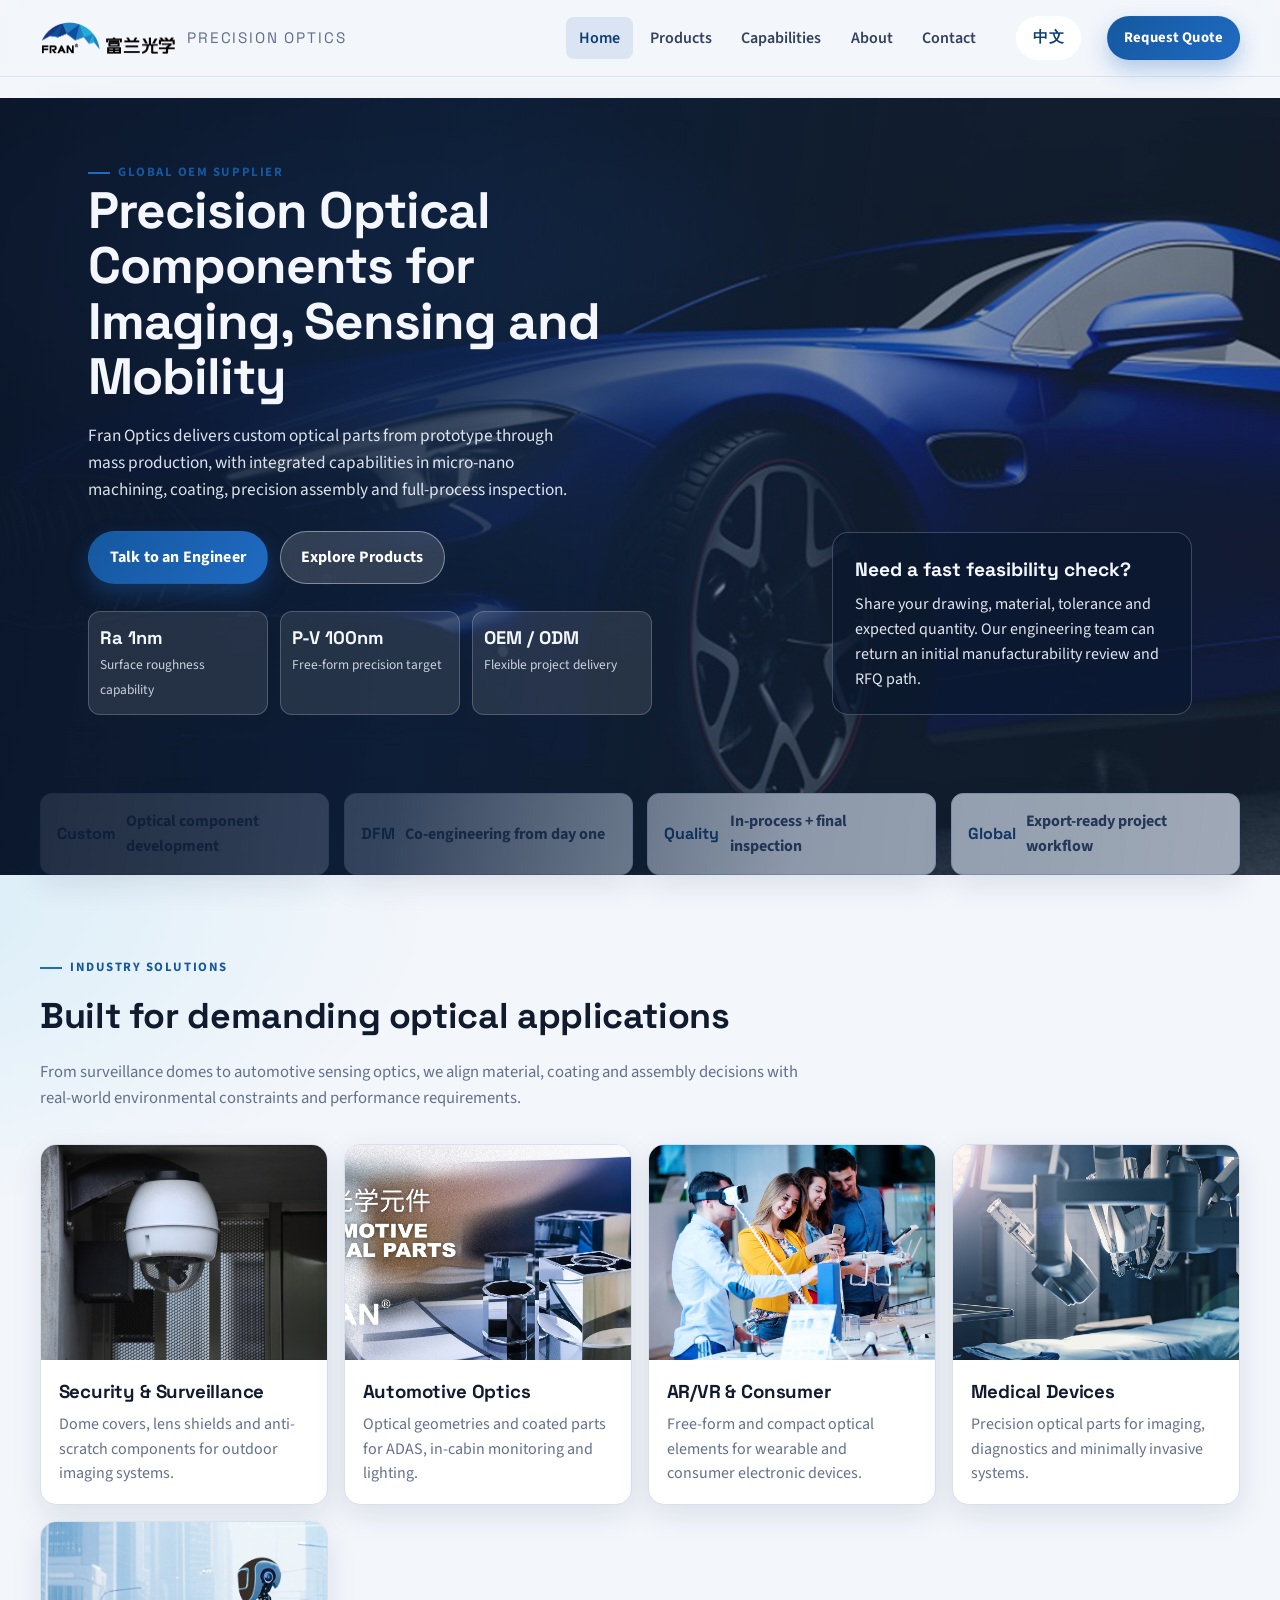
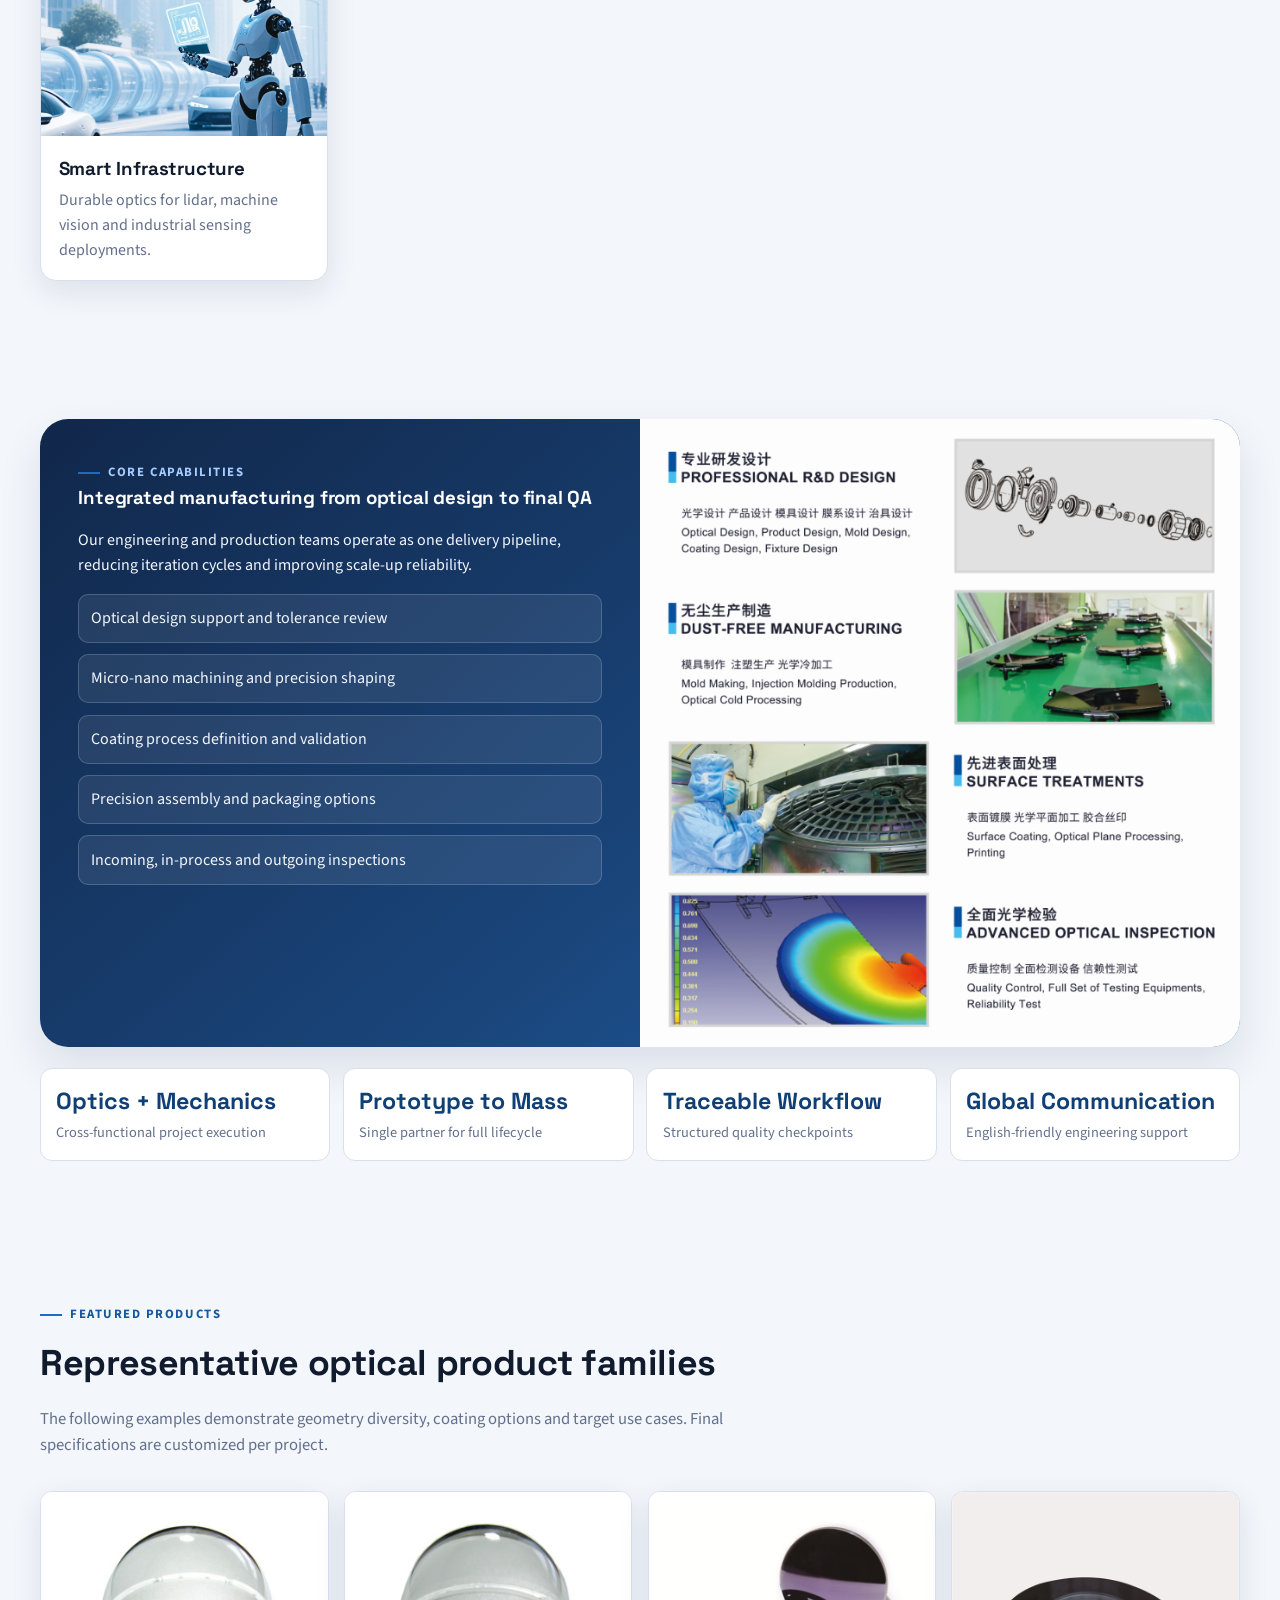
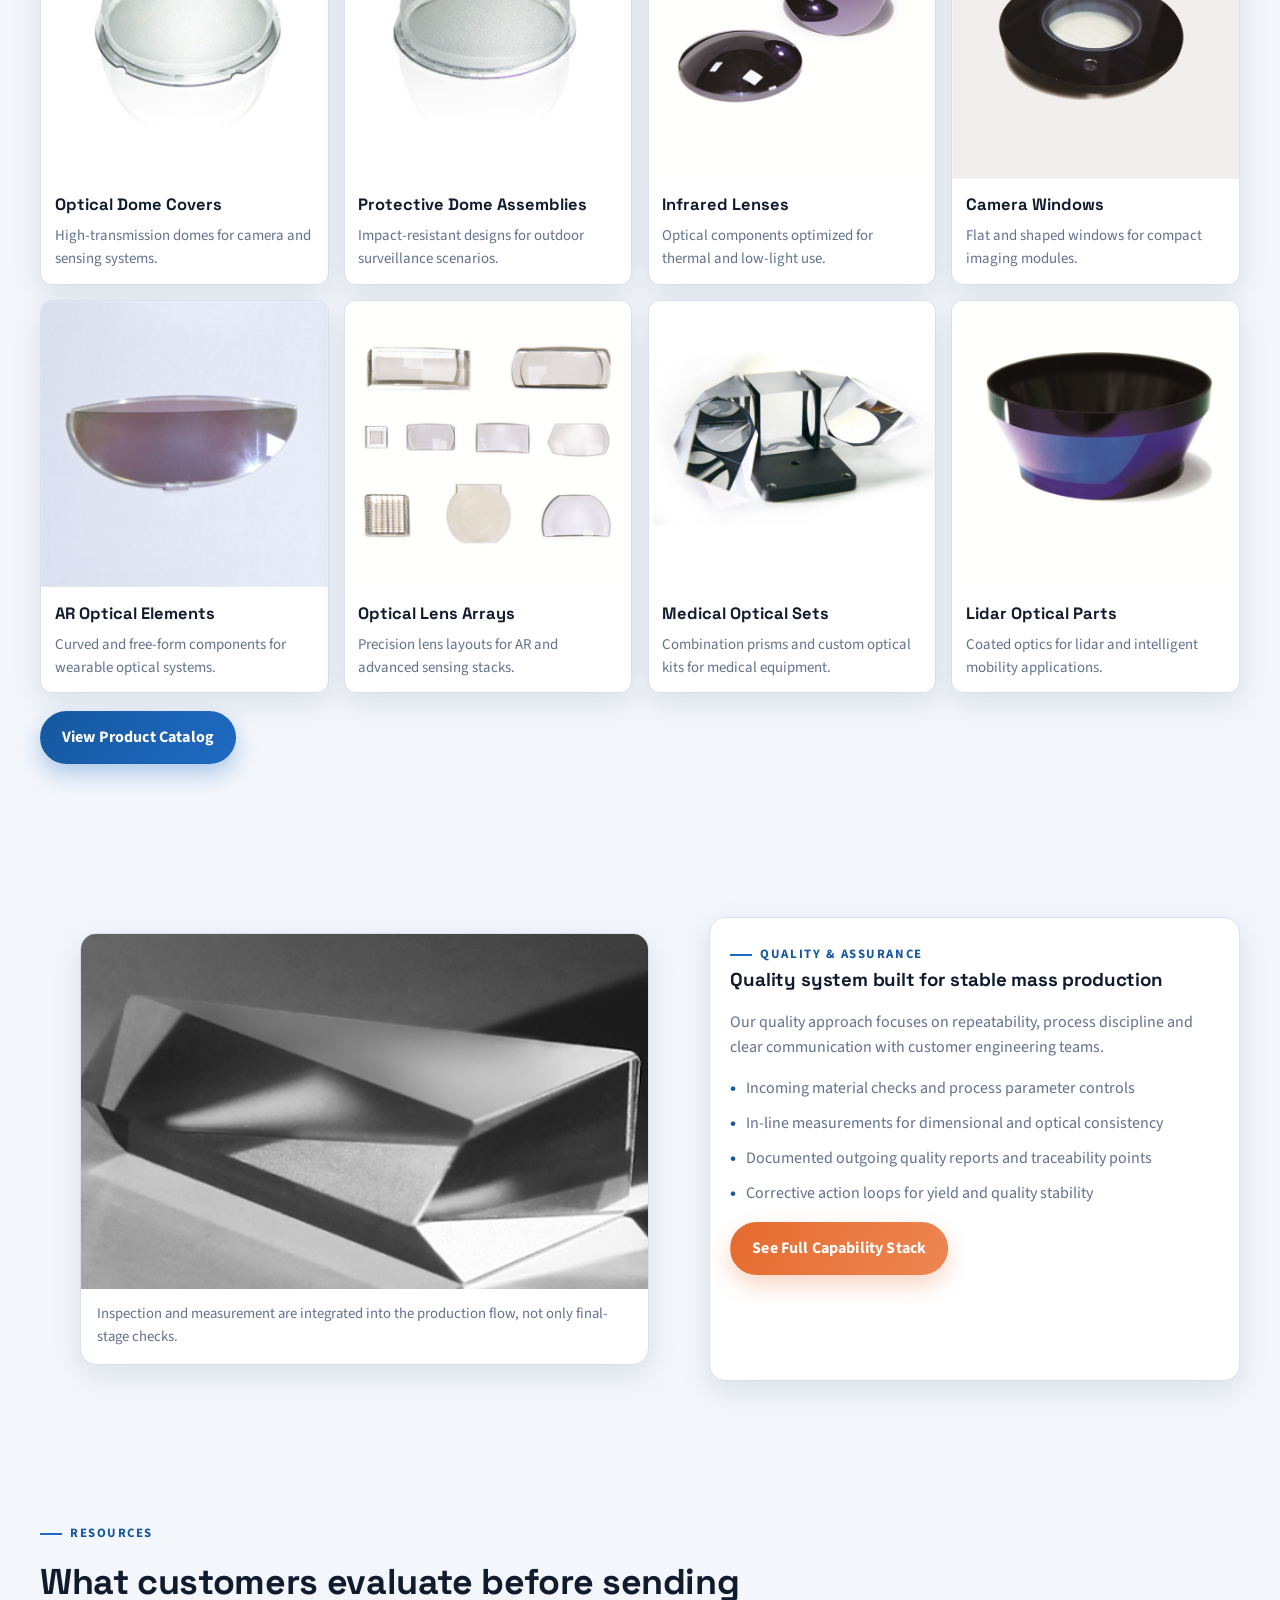
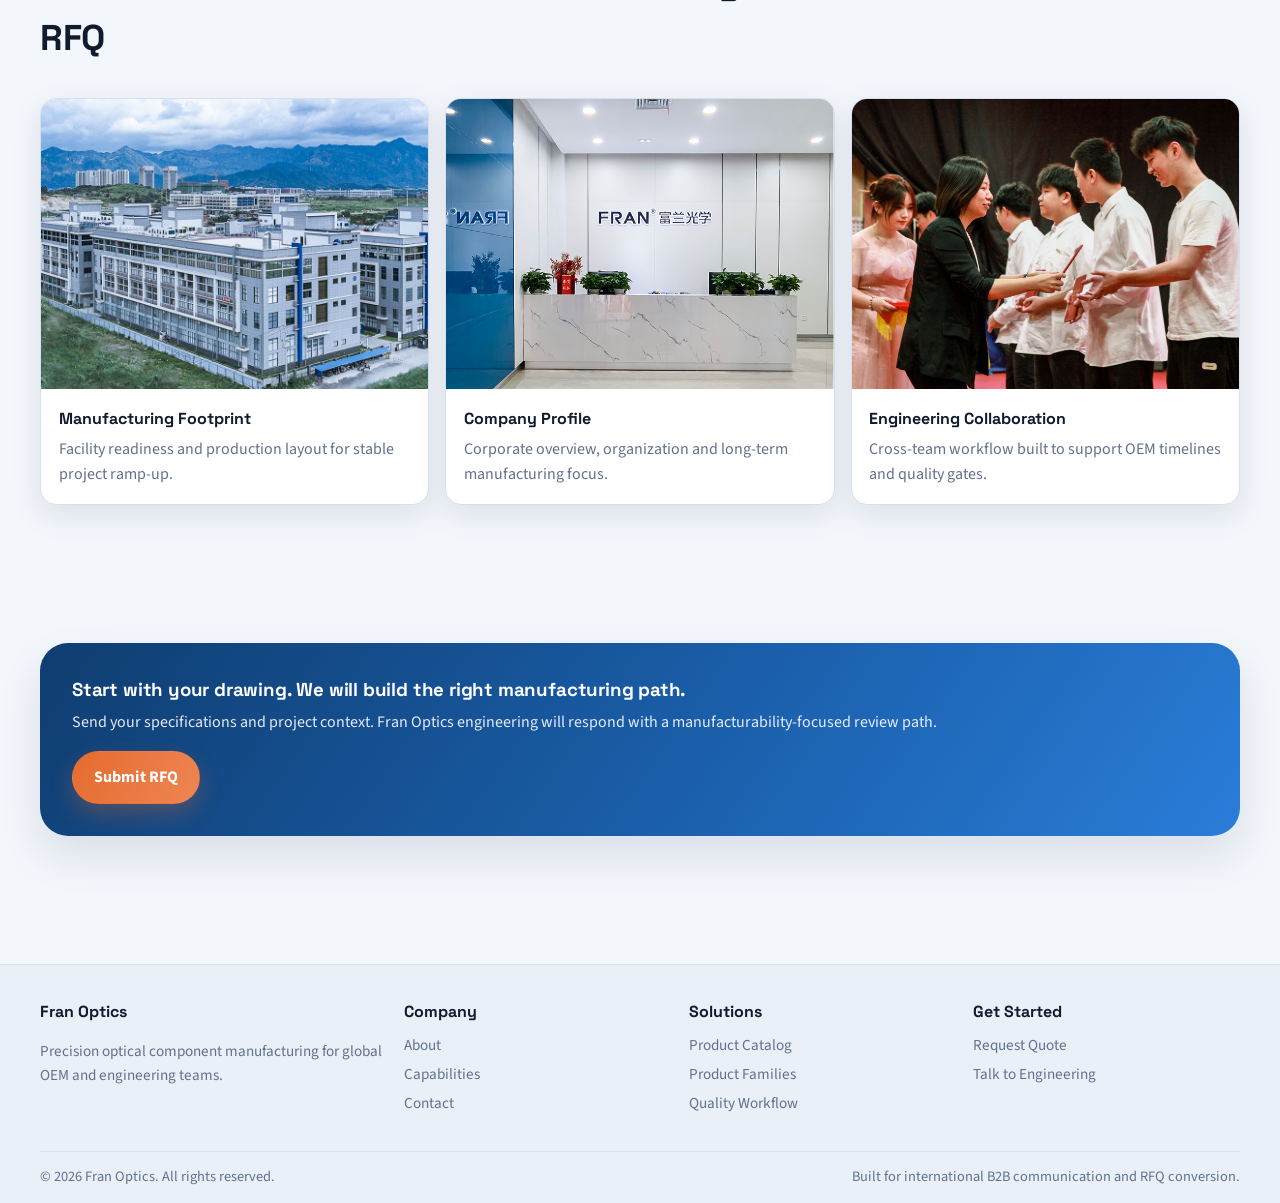
==== web/site-redesign/index.html @ 5c7a18d8 "feat(web): fran optics redesign baseline (version1)" ====
<!doctype html>
<html lang="en">
<head>
  <meta charset="utf-8">
  <meta name="viewport" content="width=device-width, initial-scale=1">
  <title>Fran Optics | Precision Optical Components Manufacturer</title>
  <meta name="description" content="Fran Optics designs and manufactures precision optical components for automotive, security, AR/VR, industrial and medical applications.">
  <link rel="icon" href="assets/media/favicon.ico">
  <link rel="stylesheet" href="assets/css/styles.css">
</head>
<body>
  <div class="page-shell">
    <header class="site-header">
      <div class="container nav-wrap">
        <a href="index.html" class="brand" aria-label="Fran Optics home">
          <img src="assets/media/logo-fran.png" alt="Fran Optics" class="brand-logo">
          <span class="brand-mark">Precision Optics</span>
        </a>
        <button class="nav-toggle" aria-label="Open navigation" aria-expanded="false" aria-controls="site-nav">☰</button>
        <nav class="site-nav" id="site-nav">
          <a href="index.html" data-nav="home">Home</a>
          <a href="products.html" data-nav="products">Products</a>
          <a href="capabilities.html" data-nav="capabilities">Capabilities</a>
          <a href="about.html" data-nav="about">About</a>
          <a href="contact.html" data-nav="contact">Contact</a>
        </nav>
        <a href="zh/index.html" class="btn btn-sm lang-switch" aria-label="Switch to Chinese">中文</a>
        <a href="contact.html" class="btn btn-sm btn-primary desktop-cta">Request Quote</a>
      </div>
    </header>

    <main>
      <section class="hero">
        <div class="container">
          <div class="hero-block">
            <img src="assets/media/hero-automotive.jpg" alt="Automotive optical application" class="hero-media">
            <div class="hero-overlay"></div>
            <div class="hero-panel reveal">
              <span class="eyebrow">Global OEM Supplier</span>
              <h1>Precision Optical Components for Imaging, Sensing and Mobility</h1>
              <p>Fran Optics delivers custom optical parts from prototype through mass production, with integrated capabilities in micro-nano machining, coating, precision assembly and full-process inspection.</p>
              <div class="hero-actions">
                <a href="contact.html" class="btn btn-md btn-primary">Talk to an Engineer</a>
                <a href="products.html" class="btn btn-md btn-ghost">Explore Products</a>
              </div>
              <div class="hero-kpis">
                <div><strong>Ra 1nm</strong><span>Surface roughness capability</span></div>
                <div><strong>P-V 100nm</strong><span>Free-form precision target</span></div>
                <div><strong>OEM / ODM</strong><span>Flexible project delivery</span></div>
              </div>
            </div>
            <div class="hero-aside reveal" data-stagger="1">
              <div class="hero-card">
                <h3>Need a fast feasibility check?</h3>
                <p>Share your drawing, material, tolerance and expected quantity. Our engineering team can return an initial manufacturability review and RFQ path.</p>
              </div>
            </div>
          </div>

          <div class="trust-strip">
            <div class="trust-pill reveal"><b>Custom</b> Optical component development</div>
            <div class="trust-pill reveal" data-stagger="1"><b>DFM</b> Co-engineering from day one</div>
            <div class="trust-pill reveal" data-stagger="2"><b>Quality</b> In-process + final inspection</div>
            <div class="trust-pill reveal" data-stagger="3"><b>Global</b> Export-ready project workflow</div>
          </div>
        </div>
      </section>

      <section class="section">
        <div class="container">
          <div class="section-head reveal">
            <span class="eyebrow">Industry Solutions</span>
            <h2>Built for demanding optical applications</h2>
            <p class="section-copy">From surveillance domes to automotive sensing optics, we align material, coating and assembly decisions with real-world environmental constraints and performance requirements.</p>
          </div>

          <div class="cards-grid grid-4">
            <article class="card reveal">
              <div class="card-media"><img src="assets/media/industry-security.jpg" alt="Security camera application"></div>
              <div class="card-body"><h3>Security & Surveillance</h3><p>Dome covers, lens shields and anti-scratch components for outdoor imaging systems.</p></div>
            </article>
            <article class="card reveal" data-stagger="1">
              <div class="card-media"><img src="assets/media/hero-optics.jpg" alt="Automotive optics"></div>
              <div class="card-body"><h3>Automotive Optics</h3><p>Optical geometries and coated parts for ADAS, in-cabin monitoring and lighting.</p></div>
            </article>
            <article class="card reveal" data-stagger="2">
              <div class="card-media"><img src="assets/media/industry-consumer.jpg" alt="Consumer AR VR scene"></div>
              <div class="card-body"><h3>AR/VR & Consumer</h3><p>Free-form and compact optical elements for wearable and consumer electronic devices.</p></div>
            </article>
            <article class="card reveal" data-stagger="3">
              <div class="card-media"><img src="assets/media/industry-medical.jpg" alt="Medical optical environment"></div>
              <div class="card-body"><h3>Medical Devices</h3><p>Precision optical parts for imaging, diagnostics and minimally invasive systems.</p></div>
            </article>
            <article class="card reveal" data-stagger="4">
              <div class="card-media"><img src="assets/media/industry-smartcity.png" alt="Smart city sensing"></div>
              <div class="card-body"><h3>Smart Infrastructure</h3><p>Durable optics for lidar, machine vision and industrial sensing deployments.</p></div>
            </article>
          </div>
        </div>
      </section>

      <section class="section section-tight">
        <div class="container">
          <div class="capability-panel reveal">
            <div class="capability-layout">
              <div class="capability-copy">
                <span class="eyebrow" style="color:#a6cbff">Core Capabilities</span>
                <h3>Integrated manufacturing from optical design to final QA</h3>
                <p>Our engineering and production teams operate as one delivery pipeline, reducing iteration cycles and improving scale-up reliability.</p>
                <ul class="capability-list">
                  <li>Optical design support and tolerance review</li>
                  <li>Micro-nano machining and precision shaping</li>
                  <li>Coating process definition and validation</li>
                  <li>Precision assembly and packaging options</li>
                  <li>Incoming, in-process and outgoing inspections</li>
                </ul>
              </div>
              <div class="capability-visual">
                <img src="assets/media/capability-process.png" alt="Production process flow">
              </div>
            </div>
          </div>

          <div class="kpi-grid">
            <div class="kpi-item reveal"><strong>Optics + Mechanics</strong><span>Cross-functional project execution</span></div>
            <div class="kpi-item reveal" data-stagger="1"><strong>Prototype to Mass</strong><span>Single partner for full lifecycle</span></div>
            <div class="kpi-item reveal" data-stagger="2"><strong>Traceable Workflow</strong><span>Structured quality checkpoints</span></div>
            <div class="kpi-item reveal" data-stagger="3"><strong>Global Communication</strong><span>English-friendly engineering support</span></div>
          </div>
        </div>
      </section>

      <section class="section">
        <div class="container">
          <div class="section-head reveal">
            <span class="eyebrow">Featured Products</span>
            <h2>Representative optical product families</h2>
            <p class="section-copy">The following examples demonstrate geometry diversity, coating options and target use cases. Final specifications are customized per project.</p>
          </div>

          <div class="product-grid">
            <article class="product-card reveal">
              <img src="assets/media/product-dome-cover.jpg" alt="Dome cover optic">
              <div class="meta"><h4>Optical Dome Covers</h4><p>High-transmission domes for camera and sensing systems.</p></div>
            </article>
            <article class="product-card reveal" data-stagger="1">
              <img src="assets/media/product-protective-dome.jpg" alt="Protective optical dome">
              <div class="meta"><h4>Protective Dome Assemblies</h4><p>Impact-resistant designs for outdoor surveillance scenarios.</p></div>
            </article>
            <article class="product-card reveal" data-stagger="2">
              <img src="assets/media/product-infrared-lens.jpg" alt="Infrared lens">
              <div class="meta"><h4>Infrared Lenses</h4><p>Optical components optimized for thermal and low-light use.</p></div>
            </article>
            <article class="product-card reveal" data-stagger="3">
              <img src="assets/media/product-camera-window.jpg" alt="Camera window optic">
              <div class="meta"><h4>Camera Windows</h4><p>Flat and shaped windows for compact imaging modules.</p></div>
            </article>
            <article class="product-card reveal">
              <img src="assets/media/product-ar-waveguide.jpg" alt="AR waveguide element">
              <div class="meta"><h4>AR Optical Elements</h4><p>Curved and free-form components for wearable optical systems.</p></div>
            </article>
            <article class="product-card reveal" data-stagger="1">
              <img src="assets/media/product-ar-lens-array.jpg" alt="AR lens array">
              <div class="meta"><h4>Optical Lens Arrays</h4><p>Precision lens layouts for AR and advanced sensing stacks.</p></div>
            </article>
            <article class="product-card reveal" data-stagger="2">
              <img src="assets/media/product-medical-prism.jpg" alt="Medical optical prism">
              <div class="meta"><h4>Medical Optical Sets</h4><p>Combination prisms and custom optical kits for medical equipment.</p></div>
            </article>
            <article class="product-card reveal" data-stagger="3">
              <img src="assets/media/product-lidar-dome.jpg" alt="Lidar optical component">
              <div class="meta"><h4>Lidar Optical Parts</h4><p>Coated optics for lidar and intelligent mobility applications.</p></div>
            </article>
          </div>

          <p style="margin-top:1.1rem" class="reveal"><a class="btn btn-md btn-primary" href="products.html">View Product Catalog</a></p>
        </div>
      </section>

      <section class="section section-tight">
        <div class="container split">
          <figure class="figure reveal">
            <img src="assets/media/capability-inspection.png" alt="Inspection process">
            <figcaption>Inspection and measurement are integrated into the production flow, not only final-stage checks.</figcaption>
          </figure>
          <div class="panel reveal" data-stagger="1">
            <span class="eyebrow">Quality & Assurance</span>
            <h3>Quality system built for stable mass production</h3>
            <p>Our quality approach focuses on repeatability, process discipline and clear communication with customer engineering teams.</p>
            <ul class="clean-list">
              <li>Incoming material checks and process parameter controls</li>
              <li>In-line measurements for dimensional and optical consistency</li>
              <li>Documented outgoing quality reports and traceability points</li>
              <li>Corrective action loops for yield and quality stability</li>
            </ul>
            <p style="margin-top:1rem"><a href="capabilities.html" class="btn btn-md btn-secondary">See Full Capability Stack</a></p>
          </div>
        </div>
      </section>

      <section class="section">
        <div class="container">
          <div class="section-head reveal">
            <span class="eyebrow">Resources</span>
            <h2>What customers evaluate before sending RFQ</h2>
          </div>
          <div class="cards-grid grid-3">
            <article class="card reveal">
              <div class="card-media"><img src="assets/media/about-campus.jpg" alt="Campus overview"></div>
              <div class="card-body"><h4>Manufacturing Footprint</h4><p>Facility readiness and production layout for stable project ramp-up.</p></div>
            </article>
            <article class="card reveal" data-stagger="1">
              <div class="card-media"><img src="assets/media/about-lobby.png" alt="Company reception"></div>
              <div class="card-body"><h4>Company Profile</h4><p>Corporate overview, organization and long-term manufacturing focus.</p></div>
            </article>
            <article class="card reveal" data-stagger="2">
              <div class="card-media"><img src="assets/media/team-culture.jpg" alt="Team culture"></div>
              <div class="card-body"><h4>Engineering Collaboration</h4><p>Cross-team workflow built to support OEM timelines and quality gates.</p></div>
            </article>
          </div>
        </div>
      </section>

      <section class="section section-tight">
        <div class="container">
          <div class="cta-band reveal">
            <h3>Start with your drawing. We will build the right manufacturing path.</h3>
            <p>Send your specifications and project context. Fran Optics engineering will respond with a manufacturability-focused review path.</p>
            <a href="contact.html" class="btn btn-md btn-secondary">Submit RFQ</a>
          </div>
        </div>
      </section>
    </main>

    <footer class="footer">
      <div class="container footer-grid">
        <div>
          <h4>Fran Optics</h4>
          <p>Precision optical component manufacturing for global OEM and engineering teams.</p>
        </div>
        <div>
          <h4>Company</h4>
          <ul>
            <li><a href="about.html">About</a></li>
            <li><a href="capabilities.html">Capabilities</a></li>
            <li><a href="contact.html">Contact</a></li>
          </ul>
        </div>
        <div>
          <h4>Solutions</h4>
          <ul>
            <li><a href="products.html">Product Catalog</a></li>
            <li><a href="products.html#families">Product Families</a></li>
            <li><a href="capabilities.html#quality">Quality Workflow</a></li>
          </ul>
        </div>
        <div>
          <h4>Get Started</h4>
          <ul>
            <li><a href="contact.html">Request Quote</a></li>
            <li><a href="contact.html">Talk to Engineering</a></li>
          </ul>
        </div>
      </div>
      <div class="container footer-bottom">
        <span>© <span data-current-year></span> Fran Optics. All rights reserved.</span>
        <span>Built for international B2B communication and RFQ conversion.</span>
      </div>
    </footer>
  </div>

  <script src="assets/js/main.js"></script>
</body>
</html>
---- web/site-redesign/assets/css/styles.css ----
@import url('https://fonts.googleapis.com/css2?family=Space+Grotesk:wght@500;600;700&family=Source+Sans+3:wght@400;500;600;700&display=swap');

:root {
  --bg: #f3f6fb;
  --surface: #ffffff;
  --surface-alt: #eef3fa;
  --ink-900: #111b2e;
  --ink-700: #33415f;
  --ink-500: #63708c;
  --line: #d8e0ee;
  --brand-700: #0f3f74;
  --brand-600: #15589f;
  --brand-500: #1f6ac2;
  --accent-500: #e56b2f;
  --accent-400: #ee8653;
  --success-500: #1f8254;
  --radius-sm: 10px;
  --radius-md: 16px;
  --radius-lg: 28px;
  --shadow-soft: 0 10px 30px rgba(18, 38, 72, 0.1);
  --shadow-card: 0 20px 44px rgba(16, 38, 77, 0.11);
  --font-display: 'Space Grotesk', 'Avenir Next', 'Segoe UI', sans-serif;
  --font-body: 'Source Sans 3', 'Helvetica Neue', sans-serif;
  --container: min(1200px, calc(100% - 3rem));
}

* {
  box-sizing: border-box;
}

html {
  scroll-behavior: smooth;
}

body {
  margin: 0;
  font-family: var(--font-body);
  color: var(--ink-700);
  background:
    radial-gradient(1200px 500px at 100% -10%, #dbe9ff 0%, transparent 60%),
    radial-gradient(900px 500px at -10% 15%, #d8edf8 0%, transparent 62%),
    var(--bg);
  line-height: 1.55;
}

a {
  color: inherit;
  text-decoration: none;
}

img {
  max-width: 100%;
  display: block;
}

.container {
  width: var(--container);
  margin: 0 auto;
}

.page-shell {
  min-height: 100svh;
  display: flex;
  flex-direction: column;
}

.site-header {
  position: sticky;
  top: 0;
  z-index: 20;
  backdrop-filter: blur(8px);
  background: rgba(243, 246, 251, 0.82);
  border-bottom: 1px solid rgba(216, 224, 238, 0.8);
}

.nav-wrap {
  display: flex;
  align-items: center;
  gap: 1.25rem;
  min-height: 76px;
}

.brand {
  display: inline-flex;
  align-items: center;
  gap: 0.7rem;
  min-width: 190px;
}

.brand-logo {
  width: 136px;
  height: auto;
}

.brand-mark {
  font-family: var(--font-display);
  font-size: 0.95rem;
  letter-spacing: 0.12em;
  text-transform: uppercase;
  color: var(--ink-500);
}

.site-nav {
  display: flex;
  align-items: center;
  gap: 0.25rem;
  margin-left: auto;
}

.site-nav a {
  font-weight: 600;
  color: var(--ink-700);
  padding: 0.55rem 0.8rem;
  border-radius: 8px;
  transition: color 0.2s ease, background-color 0.2s ease;
}

.site-nav a:hover {
  color: var(--brand-600);
  background: rgba(21, 88, 159, 0.08);
}

.site-nav a.is-active {
  color: var(--brand-700);
  background: rgba(21, 88, 159, 0.11);
}

.nav-toggle {
  display: none;
  margin-left: auto;
  background: transparent;
  border: 1px solid var(--line);
  width: 44px;
  height: 44px;
  border-radius: 10px;
  align-items: center;
  justify-content: center;
  color: var(--ink-700);
}

.desktop-cta {
  margin-left: 0.4rem;
}

.lang-switch {
  margin-left: 0.45rem;
  min-width: 64px;
  border: 1px solid var(--line);
  background: var(--surface);
  color: var(--brand-700);
  box-shadow: none;
}

.lang-switch:hover {
  color: #fff;
  background: var(--brand-600);
  border-color: var(--brand-600);
}

.btn {
  display: inline-flex;
  align-items: center;
  justify-content: center;
  gap: 0.45rem;
  border-radius: 999px;
  border: 1px solid transparent;
  cursor: pointer;
  font-family: var(--font-body);
  font-weight: 700;
  letter-spacing: 0.01em;
  transition: transform 0.2s ease, box-shadow 0.2s ease, background-color 0.2s ease;
}

.btn:hover {
  transform: translateY(-2px);
}

.btn-sm {
  font-size: 0.92rem;
  padding: 0.62rem 1rem;
}

.btn-md {
  font-size: 1rem;
  padding: 0.82rem 1.3rem;
}

.btn-primary {
  background: linear-gradient(128deg, var(--brand-600), var(--brand-500));
  color: #fff;
  box-shadow: 0 10px 22px rgba(31, 106, 194, 0.32);
}

.btn-secondary {
  background: linear-gradient(120deg, var(--accent-500), var(--accent-400));
  color: #fff;
  box-shadow: 0 10px 22px rgba(229, 107, 47, 0.28);
}

.btn-ghost {
  background: rgba(255, 255, 255, 0.15);
  border-color: rgba(255, 255, 255, 0.4);
  color: #fff;
}

main {
  flex: 1;
}

.hero {
  position: relative;
  margin-top: 1.3rem;
}

.hero-block {
  border-radius: var(--radius-lg);
  overflow: clip;
  box-shadow: var(--shadow-card);
  background: #0f1f3f;
  min-height: 520px;
  display: grid;
  grid-template-columns: 1.1fr 0.9fr;
}

.hero-media {
  position: absolute;
  inset: 0;
  z-index: 0;
  width: 100%;
  height: 100%;
  object-fit: cover;
}

.hero-overlay {
  position: absolute;
  inset: 0;
  z-index: 1;
  background:
    linear-gradient(98deg, rgba(11, 23, 44, 0.94) 0%, rgba(13, 32, 61, 0.84) 35%, rgba(17, 42, 77, 0.48) 65%, rgba(18, 43, 78, 0.4) 100%),
    radial-gradient(800px 300px at 20% 20%, rgba(68, 149, 255, 0.34), transparent 65%);
}

.hero-panel,
.hero-aside {
  position: relative;
  z-index: 2;
  padding: 3.7rem 3rem;
  color: #f4f7ff;
}

.hero-panel h1 {
  margin: 0;
  font-family: var(--font-display);
  font-size: clamp(2rem, 4vw, 3.25rem);
  line-height: 1.08;
  letter-spacing: -0.02em;
}

.hero-panel p {
  margin-top: 1.2rem;
  margin-bottom: 1.7rem;
  max-width: 56ch;
  font-size: 1.08rem;
  color: rgba(243, 247, 255, 0.9);
}

.hero-actions {
  display: flex;
  flex-wrap: wrap;
  gap: 0.75rem;
}

.hero-kpis {
  display: grid;
  gap: 0.75rem;
  margin-top: 1.7rem;
  grid-template-columns: repeat(3, minmax(110px, 1fr));
}

.hero-kpis div {
  padding: 0.75rem 0.7rem;
  border-radius: 12px;
  background: rgba(255, 255, 255, 0.1);
  border: 1px solid rgba(255, 255, 255, 0.2);
}

.hero-kpis strong {
  font-family: var(--font-display);
  font-size: 1.14rem;
  display: block;
}

.hero-kpis span {
  font-size: 0.84rem;
  color: rgba(240, 245, 255, 0.82);
}

.hero-aside {
  display: flex;
  flex-direction: column;
  justify-content: flex-end;
}

.hero-card {
  margin-left: auto;
  width: min(360px, 100%);
  border-radius: var(--radius-md);
  padding: 1.4rem;
  background: rgba(10, 23, 46, 0.65);
  border: 1px solid rgba(194, 216, 255, 0.25);
}

.hero-card h3 {
  margin-top: 0;
  margin-bottom: 0.45rem;
  font-family: var(--font-display);
  font-size: 1.2rem;
}

.hero-card p {
  margin: 0;
  color: rgba(244, 248, 255, 0.92);
}

.trust-strip {
  margin-top: 1.2rem;
  display: grid;
  grid-template-columns: repeat(4, minmax(0, 1fr));
  gap: 0.9rem;
}

.trust-pill {
  background: var(--surface);
  border: 1px solid var(--line);
  border-radius: 12px;
  padding: 0.95rem 1rem;
  box-shadow: var(--shadow-soft);
  display: flex;
  align-items: center;
  gap: 0.65rem;
  font-weight: 700;
  color: var(--ink-700);
}

.trust-pill b {
  font-family: var(--font-display);
  color: var(--brand-700);
}

.section {
  padding: 4.8rem 0;
}

.section-tight {
  padding-top: 3.8rem;
  padding-bottom: 3.8rem;
}

.section-head {
  max-width: 760px;
  margin-bottom: 2rem;
}

.eyebrow {
  display: inline-flex;
  align-items: center;
  gap: 0.5rem;
  text-transform: uppercase;
  letter-spacing: 0.12em;
  font-weight: 700;
  color: var(--brand-600);
  font-size: 0.8rem;
}

.eyebrow::before {
  content: '';
  width: 22px;
  height: 2px;
  background: var(--brand-500);
}

.section h2,
.section h3 {
  font-family: var(--font-display);
  color: var(--ink-900);
  margin-top: 0.65rem;
  margin-bottom: 0.7rem;
  letter-spacing: -0.01em;
}

.section h2 {
  font-size: clamp(1.72rem, 2.8vw, 2.35rem);
}

.section-copy {
  font-size: 1.04rem;
  color: var(--ink-500);
}

.cards-grid {
  display: grid;
  gap: 1rem;
}

.grid-4 {
  grid-template-columns: repeat(4, minmax(0, 1fr));
}

.grid-3 {
  grid-template-columns: repeat(3, minmax(0, 1fr));
}

.grid-2 {
  grid-template-columns: repeat(2, minmax(0, 1fr));
}

.card {
  background: var(--surface);
  border: 1px solid var(--line);
  border-radius: var(--radius-md);
  overflow: hidden;
  box-shadow: var(--shadow-soft);
}

.card-media {
  position: relative;
  aspect-ratio: 4 / 3;
  overflow: hidden;
}

.card-media img {
  width: 100%;
  height: 100%;
  object-fit: cover;
  transition: transform 0.35s ease;
}

.card:hover .card-media img {
  transform: scale(1.04);
}

.card-body {
  padding: 1.1rem;
}

.card-body h3,
.card-body h4 {
  margin: 0 0 0.35rem;
  font-family: var(--font-display);
  color: var(--ink-900);
}

.card-body p {
  margin: 0;
  color: var(--ink-500);
}

.tag {
  display: inline-flex;
  padding: 0.28rem 0.55rem;
  border-radius: 999px;
  font-size: 0.76rem;
  font-weight: 700;
  letter-spacing: 0.06em;
  text-transform: uppercase;
  color: var(--brand-600);
  background: rgba(21, 88, 159, 0.09);
  border: 1px solid rgba(21, 88, 159, 0.17);
}

.capability-panel {
  background: linear-gradient(140deg, #11274a 0%, #1a467c 60%, #2263ad 100%);
  color: #f3f7ff;
  border-radius: var(--radius-lg);
  overflow: hidden;
  box-shadow: var(--shadow-card);
}

.capability-layout {
  display: grid;
  grid-template-columns: 1fr 1fr;
}

.capability-copy {
  padding: 2.4rem;
}

.capability-copy h3 {
  color: #fff;
  margin-top: 0;
}

.capability-list {
  list-style: none;
  padding: 0;
  margin: 1rem 0 0;
  display: grid;
  gap: 0.7rem;
}

.capability-list li {
  border: 1px solid rgba(219, 233, 255, 0.2);
  border-radius: 10px;
  padding: 0.7rem 0.75rem;
  background: rgba(255, 255, 255, 0.08);
}

.capability-visual {
  min-height: 100%;
}

.capability-visual img {
  width: 100%;
  height: 100%;
  object-fit: cover;
}

.kpi-grid {
  display: grid;
  grid-template-columns: repeat(4, minmax(0, 1fr));
  gap: 0.8rem;
  margin-top: 1.3rem;
}

.kpi-item {
  border: 1px solid var(--line);
  border-radius: 12px;
  background: var(--surface);
  padding: 0.95rem;
}

.kpi-item strong {
  font-family: var(--font-display);
  font-size: 1.45rem;
  color: var(--brand-700);
  display: block;
}

.kpi-item span {
  color: var(--ink-500);
  font-size: 0.9rem;
}

.split {
  display: grid;
  grid-template-columns: 1.1fr 0.9fr;
  gap: 1.2rem;
  align-items: stretch;
}

.split.reverse {
  grid-template-columns: 0.9fr 1.1fr;
}

.figure {
  border-radius: var(--radius-md);
  border: 1px solid var(--line);
  overflow: hidden;
  background: var(--surface);
  box-shadow: var(--shadow-soft);
}

.figure img {
  width: 100%;
  aspect-ratio: 16 / 10;
  object-fit: cover;
}

.figure figcaption {
  padding: 0.9rem 1rem;
  color: var(--ink-500);
  font-size: 0.92rem;
}

.panel {
  border: 1px solid var(--line);
  background: var(--surface);
  border-radius: var(--radius-md);
  padding: 1.3rem;
  box-shadow: var(--shadow-soft);
}

.panel h3,
.panel h4 {
  margin-top: 0;
}

.panel p,
.panel li {
  color: var(--ink-500);
}

.clean-list {
  list-style: none;
  margin: 0;
  padding: 0;
  display: grid;
  gap: 0.65rem;
}

.clean-list li {
  display: flex;
  gap: 0.6rem;
  align-items: flex-start;
}

.clean-list li::before {
  content: '●';
  color: var(--brand-600);
  font-size: 0.63rem;
  margin-top: 0.38rem;
}

.timeline {
  display: grid;
  gap: 0.7rem;
}

.timeline article {
  border: 1px solid var(--line);
  border-left: 4px solid var(--brand-500);
  border-radius: 10px;
  background: var(--surface);
  padding: 0.85rem 1rem;
}

.timeline strong {
  font-family: var(--font-display);
  color: var(--ink-900);
}

.cta-band {
  background: linear-gradient(125deg, #0f3d70 0%, #1a5ea9 54%, #2a7dd9 100%);
  border-radius: var(--radius-lg);
  padding: 2rem;
  color: #f3f7ff;
  box-shadow: var(--shadow-card);
}

.cta-band h3 {
  margin-top: 0;
  margin-bottom: 0.4rem;
  color: #fff;
}

.cta-band p {
  margin-top: 0;
  margin-bottom: 1rem;
  color: rgba(245, 248, 255, 0.93);
}

.form-grid {
  display: grid;
  grid-template-columns: repeat(2, minmax(0, 1fr));
  gap: 0.9rem;
}

.form-grid .full {
  grid-column: 1 / -1;
}

.field {
  display: grid;
  gap: 0.35rem;
}

.field label {
  font-weight: 700;
  color: var(--ink-700);
  font-size: 0.92rem;
}

.field input,
.field select,
.field textarea {
  border: 1px solid var(--line);
  border-radius: 10px;
  padding: 0.7rem 0.78rem;
  background: #fff;
  color: var(--ink-700);
  font-family: var(--font-body);
  font-size: 0.98rem;
}

.field textarea {
  min-height: 120px;
  resize: vertical;
}

.field input:focus,
.field select:focus,
.field textarea:focus {
  outline: 2px solid rgba(31, 106, 194, 0.25);
  border-color: var(--brand-500);
}

.notice {
  display: none;
  margin-top: 0.9rem;
  border-radius: 10px;
  padding: 0.7rem 0.85rem;
  background: rgba(31, 130, 84, 0.12);
  border: 1px solid rgba(31, 130, 84, 0.3);
  color: #1f6d4a;
  font-weight: 600;
}

.notice.show {
  display: block;
}

.footer {
  margin-top: 4.2rem;
  border-top: 1px solid var(--line);
  background: #eaf0f8;
}

.footer-grid {
  padding: 2.2rem 0;
  display: grid;
  grid-template-columns: 1.3fr 1fr 1fr 1fr;
  gap: 1.1rem;
}

.footer h4 {
  font-family: var(--font-display);
  margin: 0 0 0.55rem;
  color: var(--ink-900);
}

.footer p,
.footer li,
.footer a {
  color: var(--ink-500);
  font-size: 0.95rem;
}

.footer ul {
  list-style: none;
  margin: 0;
  padding: 0;
  display: grid;
  gap: 0.35rem;
}

.footer-bottom {
  border-top: 1px solid var(--line);
  padding: 0.9rem 0;
  color: var(--ink-500);
  font-size: 0.9rem;
  display: flex;
  justify-content: space-between;
  gap: 0.7rem;
  flex-wrap: wrap;
}

.reveal {
  opacity: 0;
  transform: translateY(24px);
  transition: opacity 0.55s ease, transform 0.55s ease;
}

.reveal.is-visible {
  opacity: 1;
  transform: translateY(0);
}

[data-stagger='1'] { transition-delay: 0.06s; }
[data-stagger='2'] { transition-delay: 0.12s; }
[data-stagger='3'] { transition-delay: 0.18s; }
[data-stagger='4'] { transition-delay: 0.24s; }

.table-wrap {
  overflow-x: auto;
}

table {
  width: 100%;
  border-collapse: collapse;
  min-width: 580px;
}

th,
td {
  text-align: left;
  border-bottom: 1px solid var(--line);
  padding: 0.7rem 0.5rem;
}

th {
  color: var(--ink-900);
  font-family: var(--font-display);
  font-size: 0.93rem;
}

td {
  color: var(--ink-500);
}

.filter-row {
  display: flex;
  gap: 0.55rem;
  flex-wrap: wrap;
  margin-bottom: 1rem;
}

.filter-btn {
  border: 1px solid var(--line);
  background: var(--surface);
  color: var(--ink-700);
  border-radius: 999px;
  padding: 0.45rem 0.85rem;
  font-weight: 700;
  cursor: pointer;
  transition: all 0.2s ease;
}

.filter-btn.active,
.filter-btn:hover {
  color: #fff;
  background: var(--brand-600);
  border-color: var(--brand-600);
}

.product-grid {
  display: grid;
  grid-template-columns: repeat(4, minmax(0, 1fr));
  gap: 0.95rem;
}

.product-card {
  border: 1px solid var(--line);
  border-radius: 12px;
  background: var(--surface);
  overflow: hidden;
  box-shadow: var(--shadow-soft);
}

.product-card.hide {
  display: none;
}

.product-card img {
  width: 100%;
  aspect-ratio: 1 / 1;
  object-fit: cover;
  background: #f6f8fd;
}

.product-card .meta {
  padding: 0.85rem;
}

.product-card h4 {
  margin: 0;
  font-family: var(--font-display);
  color: var(--ink-900);
  font-size: 1.03rem;
}

.product-card p {
  margin: 0.38rem 0 0;
  color: var(--ink-500);
  font-size: 0.93rem;
}

.badge-row {
  display: flex;
  gap: 0.45rem;
  flex-wrap: wrap;
  margin-top: 0.45rem;
}

.badge {
  border-radius: 999px;
  background: rgba(21, 88, 159, 0.09);
  color: var(--brand-600);
  border: 1px solid rgba(21, 88, 159, 0.16);
  font-weight: 700;
  font-size: 0.74rem;
  padding: 0.18rem 0.48rem;
}

@media (max-width: 1080px) {
  .hero-block {
    grid-template-columns: 1fr;
    min-height: 560px;
  }

  .hero-aside {
    padding-top: 0;
  }

  .hero-card {
    margin-left: 0;
  }

  .grid-4,
  .product-grid,
  .kpi-grid,
  .trust-strip,
  .footer-grid {
    grid-template-columns: repeat(2, minmax(0, 1fr));
  }

  .split,
  .split.reverse,
  .capability-layout {
    grid-template-columns: 1fr;
  }
}

@media (max-width: 800px) {
  .site-nav {
    display: none;
  }

  .nav-toggle {
    display: inline-flex;
  }

  .desktop-cta {
    display: none;
  }

  .lang-switch {
    margin-left: 0.5rem;
    min-width: 58px;
    padding-left: 0.8rem;
    padding-right: 0.8rem;
  }

  .site-header.menu-open .site-nav {
    display: grid;
    position: absolute;
    top: calc(100% + 0.35rem);
    left: 1rem;
    right: 1rem;
    background: #fff;
    border: 1px solid var(--line);
    border-radius: 14px;
    padding: 0.6rem;
    box-shadow: var(--shadow-soft);
  }

  .site-header.menu-open .site-nav a {
    padding: 0.65rem 0.7rem;
  }

  .hero-panel,
  .hero-aside {
    padding: 2.2rem 1.35rem;
  }

  .hero-kpis {
    grid-template-columns: repeat(2, minmax(0, 1fr));
  }

  .section {
    padding: 3.35rem 0;
  }

  .grid-3,
  .grid-2,
  .grid-4,
  .product-grid,
  .kpi-grid,
  .trust-strip,
  .footer-grid,
  .form-grid {
    grid-template-columns: 1fr;
  }

  .container {
    width: min(1200px, calc(100% - 1.4rem));
  }

  .footer-bottom {
    flex-direction: column;
  }
}
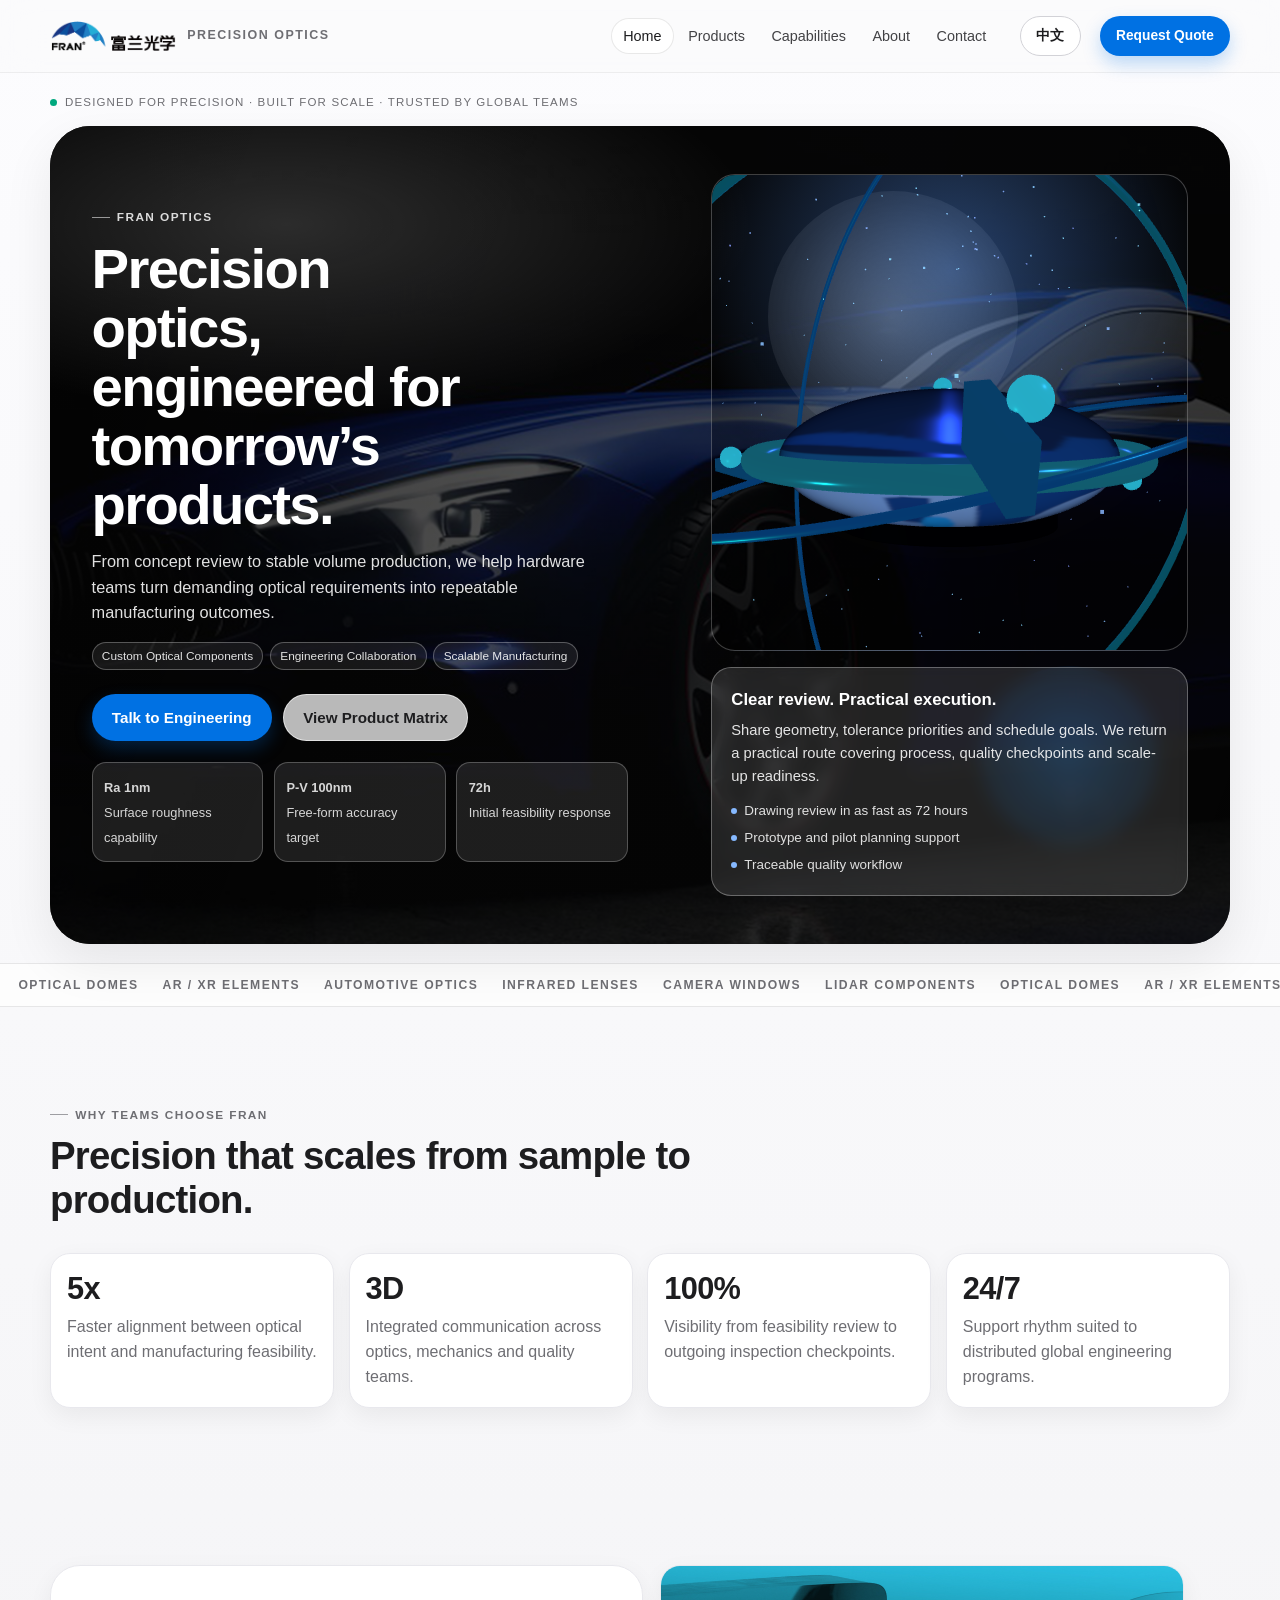
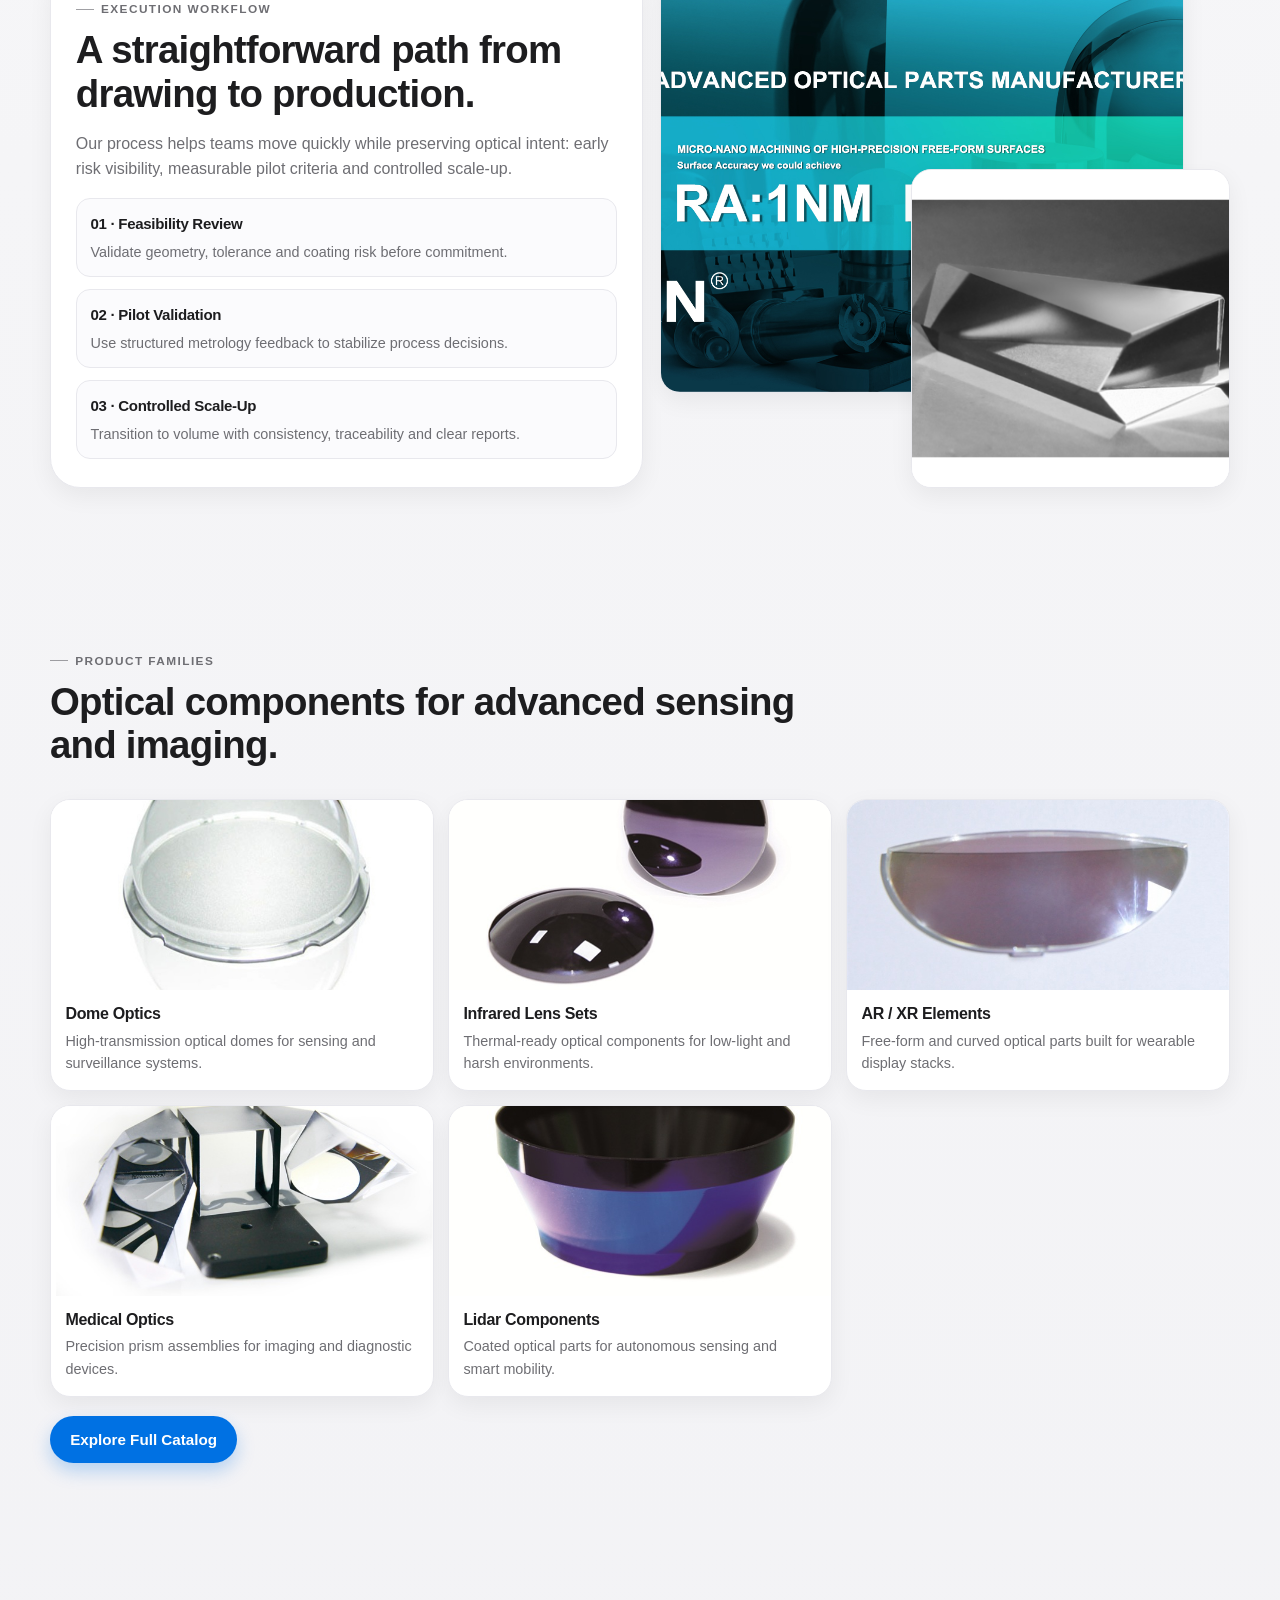
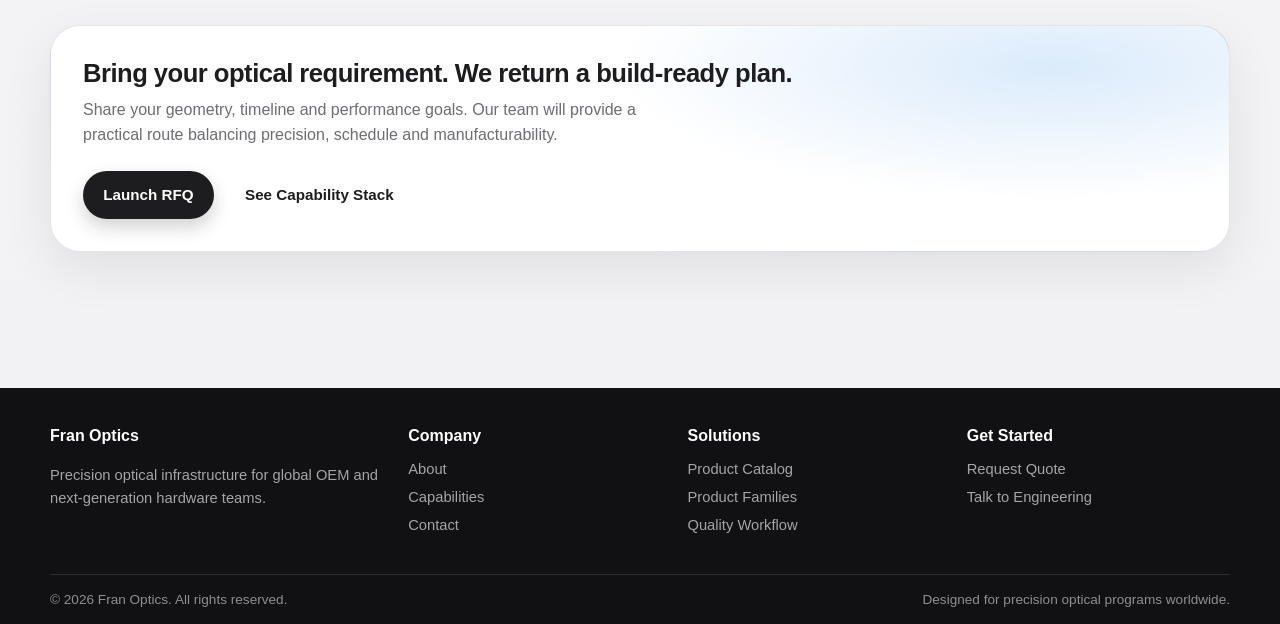
==== commit 4ed8f0a2: "Redesign Fran Optics site and add GitHub Pages deploy workflow" ====
--- a/web/site-redesign/index.html
+++ b/web/site-redesign/index.html
@@ -3,8 +3,8 @@
 <head>
   <meta charset="utf-8">
   <meta name="viewport" content="width=device-width, initial-scale=1">
-  <title>Fran Optics | Precision Optical Components Manufacturer</title>
-  <meta name="description" content="Fran Optics designs and manufactures precision optical components for automotive, security, AR/VR, industrial and medical applications.">
+  <title>Fran Optics | Precision Optics for Advanced Hardware</title>
+  <meta name="description" content="Fran Optics designs and manufactures precision optical components for advanced sensing, imaging, and intelligent hardware programs.">
   <link rel="icon" href="assets/media/favicon.ico">
   <link rel="stylesheet" href="assets/css/styles.css">
 </head>
@@ -29,204 +29,206 @@
       </div>
     </header>
 
-    <main>
-      <section class="hero">
-        <div class="container">
-          <div class="hero-block">
-            <img src="assets/media/hero-automotive.jpg" alt="Automotive optical application" class="hero-media">
+    <main class="impact-main">
+      <section class="hero hero-impact">
+        <div class="container">
+          <div class="impact-radar reveal">Designed for Precision · Built for Scale · Trusted by Global Teams</div>
+
+          <div class="hero-block hero-startup hero-impact-block">
+            <img src="assets/media/hero-automotive.jpg" alt="AI-enabled optical hardware" class="hero-media">
             <div class="hero-overlay"></div>
+            <div class="impact-halo impact-halo-a" aria-hidden="true"></div>
+            <div class="impact-halo impact-halo-b" aria-hidden="true"></div>
+
             <div class="hero-panel reveal">
-              <span class="eyebrow">Global OEM Supplier</span>
-              <h1>Precision Optical Components for Imaging, Sensing and Mobility</h1>
-              <p>Fran Optics delivers custom optical parts from prototype through mass production, with integrated capabilities in micro-nano machining, coating, precision assembly and full-process inspection.</p>
+              <span class="eyebrow">Fran Optics</span>
+              <h1 class="impact-title">Precision optics,<br><span>engineered for tomorrow’s products.</span></h1>
+              <p class="impact-sub">From concept review to stable volume production, we help hardware teams turn demanding optical requirements into repeatable manufacturing outcomes.</p>
+
+              <div class="impact-chip-row">
+                <span class="impact-chip">Custom Optical Components</span>
+                <span class="impact-chip">Engineering Collaboration</span>
+                <span class="impact-chip">Scalable Manufacturing</span>
+              </div>
+
               <div class="hero-actions">
-                <a href="contact.html" class="btn btn-md btn-primary">Talk to an Engineer</a>
-                <a href="products.html" class="btn btn-md btn-ghost">Explore Products</a>
-              </div>
-              <div class="hero-kpis">
-                <div><strong>Ra 1nm</strong><span>Surface roughness capability</span></div>
-                <div><strong>P-V 100nm</strong><span>Free-form precision target</span></div>
-                <div><strong>OEM / ODM</strong><span>Flexible project delivery</span></div>
-              </div>
-            </div>
+                <a href="contact.html" class="btn btn-md btn-primary">Talk to Engineering</a>
+                <a href="products.html" class="btn btn-md btn-ghost">View Product Matrix</a>
+              </div>
+
+              <div class="impact-stat-grid">
+                <article class="impact-stat">
+                  <strong><span data-count="1" data-prefix="Ra " data-suffix="nm">Ra 1nm</span></strong>
+                  <span>Surface roughness capability</span>
+                </article>
+                <article class="impact-stat">
+                  <strong><span data-count="100" data-prefix="P-V " data-suffix="nm">P-V 100nm</span></strong>
+                  <span>Free-form accuracy target</span>
+                </article>
+                <article class="impact-stat">
+                  <strong><span data-count="72" data-suffix="h">72h</span></strong>
+                  <span>Initial feasibility response</span>
+                </article>
+              </div>
+            </div>
+
             <div class="hero-aside reveal" data-stagger="1">
-              <div class="hero-card">
-                <h3>Need a fast feasibility check?</h3>
-                <p>Share your drawing, material, tolerance and expected quantity. Our engineering team can return an initial manufacturability review and RFQ path.</p>
-              </div>
-            </div>
-          </div>
-
-          <div class="trust-strip">
-            <div class="trust-pill reveal"><b>Custom</b> Optical component development</div>
-            <div class="trust-pill reveal" data-stagger="1"><b>DFM</b> Co-engineering from day one</div>
-            <div class="trust-pill reveal" data-stagger="2"><b>Quality</b> In-process + final inspection</div>
-            <div class="trust-pill reveal" data-stagger="3"><b>Global</b> Export-ready project workflow</div>
-          </div>
-        </div>
-      </section>
-
-      <section class="section">
+              <div class="hero-scene-wrap">
+                <div class="hero-scene" data-three-hero>
+                  <div class="hero-scene-fallback">Loading interactive 3D model...</div>
+                </div>
+              </div>
+
+              <div class="hero-card impact-live-card">
+                <h3>Clear review. Practical execution.</h3>
+                <p>Share geometry, tolerance priorities and schedule goals. We return a practical route covering process, quality checkpoints and scale-up readiness.</p>
+                <ul class="impact-mini-list">
+                  <li>Drawing review in as fast as 72 hours</li>
+                  <li>Prototype and pilot planning support</li>
+                  <li>Traceable quality workflow</li>
+                </ul>
+              </div>
+            </div>
+          </div>
+        </div>
+
+        <div class="impact-marquee-wrap" aria-hidden="true">
+          <div class="impact-marquee-track">
+            <span>OPTICAL DOMES</span>
+            <span>AR / XR ELEMENTS</span>
+            <span>AUTOMOTIVE OPTICS</span>
+            <span>INFRARED LENSES</span>
+            <span>CAMERA WINDOWS</span>
+            <span>LIDAR COMPONENTS</span>
+            <span>OPTICAL DOMES</span>
+            <span>AR / XR ELEMENTS</span>
+            <span>AUTOMOTIVE OPTICS</span>
+            <span>INFRARED LENSES</span>
+            <span>CAMERA WINDOWS</span>
+            <span>LIDAR COMPONENTS</span>
+          </div>
+        </div>
+      </section>
+
+      <section class="section impact-proof">
         <div class="container">
           <div class="section-head reveal">
-            <span class="eyebrow">Industry Solutions</span>
-            <h2>Built for demanding optical applications</h2>
-            <p class="section-copy">From surveillance domes to automotive sensing optics, we align material, coating and assembly decisions with real-world environmental constraints and performance requirements.</p>
-          </div>
-
-          <div class="cards-grid grid-4">
-            <article class="card reveal">
-              <div class="card-media"><img src="assets/media/industry-security.jpg" alt="Security camera application"></div>
-              <div class="card-body"><h3>Security & Surveillance</h3><p>Dome covers, lens shields and anti-scratch components for outdoor imaging systems.</p></div>
-            </article>
-            <article class="card reveal" data-stagger="1">
-              <div class="card-media"><img src="assets/media/hero-optics.jpg" alt="Automotive optics"></div>
-              <div class="card-body"><h3>Automotive Optics</h3><p>Optical geometries and coated parts for ADAS, in-cabin monitoring and lighting.</p></div>
-            </article>
-            <article class="card reveal" data-stagger="2">
-              <div class="card-media"><img src="assets/media/industry-consumer.jpg" alt="Consumer AR VR scene"></div>
-              <div class="card-body"><h3>AR/VR & Consumer</h3><p>Free-form and compact optical elements for wearable and consumer electronic devices.</p></div>
-            </article>
-            <article class="card reveal" data-stagger="3">
-              <div class="card-media"><img src="assets/media/industry-medical.jpg" alt="Medical optical environment"></div>
-              <div class="card-body"><h3>Medical Devices</h3><p>Precision optical parts for imaging, diagnostics and minimally invasive systems.</p></div>
-            </article>
-            <article class="card reveal" data-stagger="4">
-              <div class="card-media"><img src="assets/media/industry-smartcity.png" alt="Smart city sensing"></div>
-              <div class="card-body"><h3>Smart Infrastructure</h3><p>Durable optics for lidar, machine vision and industrial sensing deployments.</p></div>
-            </article>
-          </div>
+            <span class="eyebrow">Why Teams Choose Fran</span>
+            <h2>Precision that scales from sample to production.</h2>
+          </div>
+
+          <div class="proof-grid">
+            <article class="proof-card reveal">
+              <h3><span data-count="5" data-suffix="x">5x</span></h3>
+              <p>Faster alignment between optical intent and manufacturing feasibility.</p>
+            </article>
+            <article class="proof-card reveal" data-stagger="1">
+              <h3><span data-count="3" data-suffix="D">3D</span></h3>
+              <p>Integrated communication across optics, mechanics and quality teams.</p>
+            </article>
+            <article class="proof-card reveal" data-stagger="2">
+              <h3><span data-count="100" data-suffix="%">100%</span></h3>
+              <p>Visibility from feasibility review to outgoing inspection checkpoints.</p>
+            </article>
+            <article class="proof-card reveal" data-stagger="3">
+              <h3><span data-count="24" data-suffix="/7">24/7</span></h3>
+              <p>Support rhythm suited to distributed global engineering programs.</p>
+            </article>
+          </div>
+        </div>
+      </section>
+
+      <section class="section impact-split-section">
+        <div class="container split-shell">
+          <div class="impact-command reveal">
+            <span class="eyebrow">Execution Workflow</span>
+            <h2>A straightforward path from drawing to production.</h2>
+            <p>Our process helps teams move quickly while preserving optical intent: early risk visibility, measurable pilot criteria and controlled scale-up.</p>
+            <div class="impact-lane-grid">
+              <article>
+                <h4>01 · Feasibility Review</h4>
+                <p>Validate geometry, tolerance and coating risk before commitment.</p>
+              </article>
+              <article>
+                <h4>02 · Pilot Validation</h4>
+                <p>Use structured metrology feedback to stabilize process decisions.</p>
+              </article>
+              <article>
+                <h4>03 · Controlled Scale-Up</h4>
+                <p>Transition to volume with consistency, traceability and clear reports.</p>
+              </article>
+            </div>
+          </div>
+
+          <div class="impact-visual-stack reveal" data-stagger="1">
+            <figure class="impact-frame impact-frame-main">
+              <img src="assets/media/hero-advanced.jpg" alt="Advanced optical manufacturing">
+            </figure>
+            <figure class="impact-frame impact-frame-sub">
+              <img src="assets/media/capability-inspection.png" alt="Inspection and quality process">
+            </figure>
+          </div>
+        </div>
+      </section>
+
+      <section class="section impact-product-wall">
+        <div class="container">
+          <div class="section-head reveal">
+            <span class="eyebrow">Product Families</span>
+            <h2>Optical components for advanced sensing and imaging.</h2>
+          </div>
+
+          <div class="impact-product-grid">
+            <article class="impact-product-card reveal">
+              <img src="assets/media/product-dome-cover.jpg" alt="Optical dome cover">
+              <div>
+                <h3>Dome Optics</h3>
+                <p>High-transmission optical domes for sensing and surveillance systems.</p>
+              </div>
+            </article>
+            <article class="impact-product-card reveal" data-stagger="1">
+              <img src="assets/media/product-infrared-lens.jpg" alt="Infrared lens">
+              <div>
+                <h3>Infrared Lens Sets</h3>
+                <p>Thermal-ready optical components for low-light and harsh environments.</p>
+              </div>
+            </article>
+            <article class="impact-product-card reveal" data-stagger="2">
+              <img src="assets/media/product-ar-waveguide.jpg" alt="AR optical element">
+              <div>
+                <h3>AR / XR Elements</h3>
+                <p>Free-form and curved optical parts built for wearable display stacks.</p>
+              </div>
+            </article>
+            <article class="impact-product-card reveal" data-stagger="3">
+              <img src="assets/media/product-medical-prism.jpg" alt="Medical optical set">
+              <div>
+                <h3>Medical Optics</h3>
+                <p>Precision prism assemblies for imaging and diagnostic devices.</p>
+              </div>
+            </article>
+            <article class="impact-product-card reveal" data-stagger="4">
+              <img src="assets/media/product-lidar-dome.jpg" alt="Lidar optical component">
+              <div>
+                <h3>Lidar Components</h3>
+                <p>Coated optical parts for autonomous sensing and smart mobility.</p>
+              </div>
+            </article>
+          </div>
+
+          <p class="reveal" style="margin-top:1.2rem"><a class="btn btn-md btn-primary" href="products.html">Explore Full Catalog</a></p>
         </div>
       </section>
 
       <section class="section section-tight">
         <div class="container">
-          <div class="capability-panel reveal">
-            <div class="capability-layout">
-              <div class="capability-copy">
-                <span class="eyebrow" style="color:#a6cbff">Core Capabilities</span>
-                <h3>Integrated manufacturing from optical design to final QA</h3>
-                <p>Our engineering and production teams operate as one delivery pipeline, reducing iteration cycles and improving scale-up reliability.</p>
-                <ul class="capability-list">
-                  <li>Optical design support and tolerance review</li>
-                  <li>Micro-nano machining and precision shaping</li>
-                  <li>Coating process definition and validation</li>
-                  <li>Precision assembly and packaging options</li>
-                  <li>Incoming, in-process and outgoing inspections</li>
-                </ul>
-              </div>
-              <div class="capability-visual">
-                <img src="assets/media/capability-process.png" alt="Production process flow">
-              </div>
-            </div>
-          </div>
-
-          <div class="kpi-grid">
-            <div class="kpi-item reveal"><strong>Optics + Mechanics</strong><span>Cross-functional project execution</span></div>
-            <div class="kpi-item reveal" data-stagger="1"><strong>Prototype to Mass</strong><span>Single partner for full lifecycle</span></div>
-            <div class="kpi-item reveal" data-stagger="2"><strong>Traceable Workflow</strong><span>Structured quality checkpoints</span></div>
-            <div class="kpi-item reveal" data-stagger="3"><strong>Global Communication</strong><span>English-friendly engineering support</span></div>
-          </div>
-        </div>
-      </section>
-
-      <section class="section">
-        <div class="container">
-          <div class="section-head reveal">
-            <span class="eyebrow">Featured Products</span>
-            <h2>Representative optical product families</h2>
-            <p class="section-copy">The following examples demonstrate geometry diversity, coating options and target use cases. Final specifications are customized per project.</p>
-          </div>
-
-          <div class="product-grid">
-            <article class="product-card reveal">
-              <img src="assets/media/product-dome-cover.jpg" alt="Dome cover optic">
-              <div class="meta"><h4>Optical Dome Covers</h4><p>High-transmission domes for camera and sensing systems.</p></div>
-            </article>
-            <article class="product-card reveal" data-stagger="1">
-              <img src="assets/media/product-protective-dome.jpg" alt="Protective optical dome">
-              <div class="meta"><h4>Protective Dome Assemblies</h4><p>Impact-resistant designs for outdoor surveillance scenarios.</p></div>
-            </article>
-            <article class="product-card reveal" data-stagger="2">
-              <img src="assets/media/product-infrared-lens.jpg" alt="Infrared lens">
-              <div class="meta"><h4>Infrared Lenses</h4><p>Optical components optimized for thermal and low-light use.</p></div>
-            </article>
-            <article class="product-card reveal" data-stagger="3">
-              <img src="assets/media/product-camera-window.jpg" alt="Camera window optic">
-              <div class="meta"><h4>Camera Windows</h4><p>Flat and shaped windows for compact imaging modules.</p></div>
-            </article>
-            <article class="product-card reveal">
-              <img src="assets/media/product-ar-waveguide.jpg" alt="AR waveguide element">
-              <div class="meta"><h4>AR Optical Elements</h4><p>Curved and free-form components for wearable optical systems.</p></div>
-            </article>
-            <article class="product-card reveal" data-stagger="1">
-              <img src="assets/media/product-ar-lens-array.jpg" alt="AR lens array">
-              <div class="meta"><h4>Optical Lens Arrays</h4><p>Precision lens layouts for AR and advanced sensing stacks.</p></div>
-            </article>
-            <article class="product-card reveal" data-stagger="2">
-              <img src="assets/media/product-medical-prism.jpg" alt="Medical optical prism">
-              <div class="meta"><h4>Medical Optical Sets</h4><p>Combination prisms and custom optical kits for medical equipment.</p></div>
-            </article>
-            <article class="product-card reveal" data-stagger="3">
-              <img src="assets/media/product-lidar-dome.jpg" alt="Lidar optical component">
-              <div class="meta"><h4>Lidar Optical Parts</h4><p>Coated optics for lidar and intelligent mobility applications.</p></div>
-            </article>
-          </div>
-
-          <p style="margin-top:1.1rem" class="reveal"><a class="btn btn-md btn-primary" href="products.html">View Product Catalog</a></p>
-        </div>
-      </section>
-
-      <section class="section section-tight">
-        <div class="container split">
-          <figure class="figure reveal">
-            <img src="assets/media/capability-inspection.png" alt="Inspection process">
-            <figcaption>Inspection and measurement are integrated into the production flow, not only final-stage checks.</figcaption>
-          </figure>
-          <div class="panel reveal" data-stagger="1">
-            <span class="eyebrow">Quality & Assurance</span>
-            <h3>Quality system built for stable mass production</h3>
-            <p>Our quality approach focuses on repeatability, process discipline and clear communication with customer engineering teams.</p>
-            <ul class="clean-list">
-              <li>Incoming material checks and process parameter controls</li>
-              <li>In-line measurements for dimensional and optical consistency</li>
-              <li>Documented outgoing quality reports and traceability points</li>
-              <li>Corrective action loops for yield and quality stability</li>
-            </ul>
-            <p style="margin-top:1rem"><a href="capabilities.html" class="btn btn-md btn-secondary">See Full Capability Stack</a></p>
-          </div>
-        </div>
-      </section>
-
-      <section class="section">
-        <div class="container">
-          <div class="section-head reveal">
-            <span class="eyebrow">Resources</span>
-            <h2>What customers evaluate before sending RFQ</h2>
-          </div>
-          <div class="cards-grid grid-3">
-            <article class="card reveal">
-              <div class="card-media"><img src="assets/media/about-campus.jpg" alt="Campus overview"></div>
-              <div class="card-body"><h4>Manufacturing Footprint</h4><p>Facility readiness and production layout for stable project ramp-up.</p></div>
-            </article>
-            <article class="card reveal" data-stagger="1">
-              <div class="card-media"><img src="assets/media/about-lobby.png" alt="Company reception"></div>
-              <div class="card-body"><h4>Company Profile</h4><p>Corporate overview, organization and long-term manufacturing focus.</p></div>
-            </article>
-            <article class="card reveal" data-stagger="2">
-              <div class="card-media"><img src="assets/media/team-culture.jpg" alt="Team culture"></div>
-              <div class="card-body"><h4>Engineering Collaboration</h4><p>Cross-team workflow built to support OEM timelines and quality gates.</p></div>
-            </article>
-          </div>
-        </div>
-      </section>
-
-      <section class="section section-tight">
-        <div class="container">
-          <div class="cta-band reveal">
-            <h3>Start with your drawing. We will build the right manufacturing path.</h3>
-            <p>Send your specifications and project context. Fran Optics engineering will respond with a manufacturability-focused review path.</p>
-            <a href="contact.html" class="btn btn-md btn-secondary">Submit RFQ</a>
+          <div class="cta-band impact-final-cta reveal">
+            <h3>Bring your optical requirement. We return a build-ready plan.</h3>
+            <p>Share your geometry, timeline and performance goals. Our team will provide a practical route balancing precision, schedule and manufacturability.</p>
+            <div class="hero-actions">
+              <a href="contact.html" class="btn btn-md btn-secondary">Launch RFQ</a>
+              <a href="capabilities.html" class="btn btn-md btn-ghost">See Capability Stack</a>
+            </div>
           </div>
         </div>
       </section>
@@ -236,7 +238,7 @@
       <div class="container footer-grid">
         <div>
           <h4>Fran Optics</h4>
-          <p>Precision optical component manufacturing for global OEM and engineering teams.</p>
+          <p>Precision optical infrastructure for global OEM and next-generation hardware teams.</p>
         </div>
         <div>
           <h4>Company</h4>
@@ -264,11 +266,13 @@
       </div>
       <div class="container footer-bottom">
         <span>© <span data-current-year></span> Fran Optics. All rights reserved.</span>
-        <span>Built for international B2B communication and RFQ conversion.</span>
+        <span>Designed for precision optical programs worldwide.</span>
       </div>
     </footer>
   </div>
 
   <script src="assets/js/main.js"></script>
+  <script src="assets/js/startup-wow.js"></script>
+  <script type="module" src="assets/js/hero-3d.js"></script>
 </body>
 </html>
--- a/web/site-redesign/assets/css/styles.css
+++ b/web/site-redesign/assets/css/styles.css
@@ -1,27 +1,23 @@
-@import url('https://fonts.googleapis.com/css2?family=Space+Grotesk:wght@500;600;700&family=Source+Sans+3:wght@400;500;600;700&display=swap');
-
 :root {
-  --bg: #f3f6fb;
-  --surface: #ffffff;
-  --surface-alt: #eef3fa;
-  --ink-900: #111b2e;
-  --ink-700: #33415f;
-  --ink-500: #63708c;
-  --line: #d8e0ee;
-  --brand-700: #0f3f74;
-  --brand-600: #15589f;
-  --brand-500: #1f6ac2;
-  --accent-500: #e56b2f;
-  --accent-400: #ee8653;
-  --success-500: #1f8254;
-  --radius-sm: 10px;
-  --radius-md: 16px;
-  --radius-lg: 28px;
-  --shadow-soft: 0 10px 30px rgba(18, 38, 72, 0.1);
-  --shadow-card: 0 20px 44px rgba(16, 38, 77, 0.11);
-  --font-display: 'Space Grotesk', 'Avenir Next', 'Segoe UI', sans-serif;
-  --font-body: 'Source Sans 3', 'Helvetica Neue', sans-serif;
-  --container: min(1200px, calc(100% - 3rem));
+  --bg: #f5f5f7;
+  --bg-elevated: #ffffff;
+  --bg-subtle: #fbfbfd;
+  --text-0: #1d1d1f;
+  --text-1: #424245;
+  --text-2: #6e6e73;
+  --line: #d2d2d7;
+  --line-soft: #e8e8ed;
+  --blue: #0071e3;
+  --blue-strong: #0066cc;
+  --blue-soft: rgba(0, 113, 227, 0.12);
+  --green: #00a87e;
+  --radius-sm: 12px;
+  --radius-md: 20px;
+  --radius-lg: 30px;
+  --radius-xl: 40px;
+  --shadow-soft: 0 8px 24px rgba(0, 0, 0, 0.06);
+  --shadow-mid: 0 18px 50px rgba(0, 0, 0, 0.08);
+  --container: min(1180px, calc(100% - 2.6rem));
 }
 
 * {
@@ -34,13 +30,14 @@
 
 body {
   margin: 0;
-  font-family: var(--font-body);
-  color: var(--ink-700);
+  min-height: 100svh;
+  color: var(--text-1);
+  font-family: -apple-system, BlinkMacSystemFont, 'SF Pro Text', 'SF Pro Display', 'Helvetica Neue', 'Segoe UI', 'PingFang SC', 'Hiragino Sans GB', 'Microsoft YaHei', sans-serif;
+  line-height: 1.56;
+  letter-spacing: 0;
   background:
-    radial-gradient(1200px 500px at 100% -10%, #dbe9ff 0%, transparent 60%),
-    radial-gradient(900px 500px at -10% 15%, #d8edf8 0%, transparent 62%),
-    var(--bg);
-  line-height: 1.55;
+    radial-gradient(1000px 500px at 10% -15%, rgba(0, 113, 227, 0.1), transparent 65%),
+    linear-gradient(180deg, #fcfcfe 0%, var(--bg) 46%, #f2f2f5 100%);
 }
 
 a {
@@ -64,296 +61,322 @@
   flex-direction: column;
 }
 
+main {
+  flex: 1;
+}
+
 .site-header {
   position: sticky;
   top: 0;
-  z-index: 20;
-  backdrop-filter: blur(8px);
-  background: rgba(243, 246, 251, 0.82);
-  border-bottom: 1px solid rgba(216, 224, 238, 0.8);
+  z-index: 90;
+  backdrop-filter: blur(18px) saturate(130%);
+  background: rgba(250, 250, 252, 0.78);
+  border-bottom: 1px solid rgba(0, 0, 0, 0.06);
 }
 
 .nav-wrap {
+  min-height: 72px;
   display: flex;
   align-items: center;
-  gap: 1.25rem;
-  min-height: 76px;
+  gap: 1rem;
 }
 
 .brand {
+  min-width: 200px;
   display: inline-flex;
   align-items: center;
   gap: 0.7rem;
-  min-width: 190px;
 }
 
 .brand-logo {
-  width: 136px;
-  height: auto;
+  width: 126px;
 }
 
 .brand-mark {
-  font-family: var(--font-display);
-  font-size: 0.95rem;
+  color: var(--text-2);
+  font-size: 0.78rem;
+  font-weight: 600;
   letter-spacing: 0.12em;
   text-transform: uppercase;
-  color: var(--ink-500);
 }
 
 .site-nav {
+  margin-left: auto;
   display: flex;
   align-items: center;
-  gap: 0.25rem;
-  margin-left: auto;
+  gap: 0.16rem;
 }
 
 .site-nav a {
-  font-weight: 600;
-  color: var(--ink-700);
-  padding: 0.55rem 0.8rem;
-  border-radius: 8px;
-  transition: color 0.2s ease, background-color 0.2s ease;
+  padding: 0.45rem 0.75rem;
+  border-radius: 999px;
+  color: var(--text-1);
+  font-size: 0.9rem;
+  font-weight: 500;
+  transition: background-color 0.2s ease, color 0.2s ease;
 }
 
 .site-nav a:hover {
-  color: var(--brand-600);
-  background: rgba(21, 88, 159, 0.08);
+  background: #efeff4;
+  color: var(--text-0);
 }
 
 .site-nav a.is-active {
-  color: var(--brand-700);
-  background: rgba(21, 88, 159, 0.11);
+  background: #ffffff;
+  color: var(--text-0);
+  box-shadow: inset 0 0 0 1px rgba(0, 0, 0, 0.09);
 }
 
 .nav-toggle {
   display: none;
   margin-left: auto;
-  background: transparent;
+  width: 42px;
+  height: 42px;
+  border-radius: 999px;
   border: 1px solid var(--line);
-  width: 44px;
-  height: 44px;
-  border-radius: 10px;
+  background: #fff;
+  color: var(--text-0);
   align-items: center;
   justify-content: center;
-  color: var(--ink-700);
-}
-
-.desktop-cta {
-  margin-left: 0.4rem;
-}
-
-.lang-switch {
-  margin-left: 0.45rem;
-  min-width: 64px;
-  border: 1px solid var(--line);
-  background: var(--surface);
-  color: var(--brand-700);
-  box-shadow: none;
-}
-
-.lang-switch:hover {
-  color: #fff;
-  background: var(--brand-600);
-  border-color: var(--brand-600);
 }
 
 .btn {
   display: inline-flex;
   align-items: center;
   justify-content: center;
-  gap: 0.45rem;
+  gap: 0.36rem;
   border-radius: 999px;
   border: 1px solid transparent;
   cursor: pointer;
-  font-family: var(--font-body);
-  font-weight: 700;
-  letter-spacing: 0.01em;
-  transition: transform 0.2s ease, box-shadow 0.2s ease, background-color 0.2s ease;
+  font-weight: 600;
+  font-family: inherit;
+  transition: transform 0.2s ease, box-shadow 0.2s ease, background-color 0.2s ease, color 0.2s ease;
 }
 
 .btn:hover {
-  transform: translateY(-2px);
+  transform: translateY(-1px);
 }
 
 .btn-sm {
-  font-size: 0.92rem;
-  padding: 0.62rem 1rem;
+  font-size: 0.86rem;
+  padding: 0.52rem 0.95rem;
 }
 
 .btn-md {
-  font-size: 1rem;
-  padding: 0.82rem 1.3rem;
+  font-size: 0.95rem;
+  padding: 0.68rem 1.2rem;
 }
 
 .btn-primary {
-  background: linear-gradient(128deg, var(--brand-600), var(--brand-500));
   color: #fff;
-  box-shadow: 0 10px 22px rgba(31, 106, 194, 0.32);
+  background: var(--blue);
+  box-shadow: 0 8px 18px rgba(0, 113, 227, 0.26);
+}
+
+.btn-primary:hover {
+  background: var(--blue-strong);
 }
 
 .btn-secondary {
-  background: linear-gradient(120deg, var(--accent-500), var(--accent-400));
   color: #fff;
-  box-shadow: 0 10px 22px rgba(229, 107, 47, 0.28);
+  background: #1d1d1f;
+  box-shadow: 0 8px 18px rgba(29, 29, 31, 0.2);
+}
+
+.btn-secondary:hover {
+  background: #000;
 }
 
 .btn-ghost {
-  background: rgba(255, 255, 255, 0.15);
-  border-color: rgba(255, 255, 255, 0.4);
-  color: #fff;
-}
-
-main {
-  flex: 1;
+  color: var(--text-0);
+  background: rgba(255, 255, 255, 0.72);
+  border-color: rgba(255, 255, 255, 0.6);
+}
+
+.lang-switch {
+  margin-left: 0.38rem;
+  color: var(--text-0);
+  background: #fff;
+  border: 1px solid var(--line);
+}
+
+.desktop-cta {
+  margin-left: 0.2rem;
 }
 
 .hero {
+  padding-top: 1rem;
+}
+
+.hero-block {
   position: relative;
-  margin-top: 1.3rem;
-}
-
-.hero-block {
-  border-radius: var(--radius-lg);
-  overflow: clip;
-  box-shadow: var(--shadow-card);
-  background: #0f1f3f;
-  min-height: 520px;
-  display: grid;
-  grid-template-columns: 1.1fr 0.9fr;
+  overflow: hidden;
+  border-radius: var(--radius-xl);
+  min-height: 560px;
+  display: grid;
+  grid-template-columns: 1.05fr 0.95fr;
+  background: #000;
+  box-shadow: var(--shadow-mid);
 }
 
 .hero-media {
   position: absolute;
   inset: 0;
-  z-index: 0;
   width: 100%;
   height: 100%;
   object-fit: cover;
+  opacity: 0.62;
 }
 
 .hero-overlay {
   position: absolute;
   inset: 0;
-  z-index: 1;
   background:
-    linear-gradient(98deg, rgba(11, 23, 44, 0.94) 0%, rgba(13, 32, 61, 0.84) 35%, rgba(17, 42, 77, 0.48) 65%, rgba(18, 43, 78, 0.4) 100%),
-    radial-gradient(800px 300px at 20% 20%, rgba(68, 149, 255, 0.34), transparent 65%);
+    radial-gradient(780px 320px at 20% 12%, rgba(255, 255, 255, 0.16), transparent 60%),
+    linear-gradient(110deg, rgba(0, 0, 0, 0.7) 4%, rgba(0, 0, 0, 0.5) 42%, rgba(0, 0, 0, 0.62) 100%);
 }
 
 .hero-panel,
 .hero-aside {
   position: relative;
   z-index: 2;
-  padding: 3.7rem 3rem;
-  color: #f4f7ff;
+  padding: 3rem 2.6rem;
+}
+
+.hero-panel {
+  display: flex;
+  flex-direction: column;
+  justify-content: center;
+}
+
+.eyebrow {
+  display: inline-flex;
+  align-items: center;
+  gap: 0.45rem;
+  width: fit-content;
+  color: rgba(255, 255, 255, 0.84);
+  text-transform: uppercase;
+  letter-spacing: 0.12em;
+  font-size: 0.74rem;
+  font-weight: 600;
+}
+
+.eyebrow::before {
+  content: '';
+  width: 18px;
+  height: 1px;
+  background: currentColor;
+  opacity: 0.65;
+}
+
+.hero-panel .eyebrow,
+.hero-card .eyebrow {
+  color: rgba(255, 255, 255, 0.84);
+}
+
+.section .eyebrow,
+.panel .eyebrow,
+.section-head .eyebrow,
+.impact-command .eyebrow {
+  color: var(--text-2);
 }
 
 .hero-panel h1 {
+  margin: 0.75rem 0 0.95rem;
+  color: #fff;
+  font-size: clamp(2rem, 4.4vw, 3.9rem);
+  font-weight: 700;
+  line-height: 1.05;
+  letter-spacing: -0.03em;
+  max-width: 12.5ch;
+}
+
+.hero-panel p {
   margin: 0;
-  font-family: var(--font-display);
-  font-size: clamp(2rem, 4vw, 3.25rem);
-  line-height: 1.08;
-  letter-spacing: -0.02em;
-}
-
-.hero-panel p {
-  margin-top: 1.2rem;
-  margin-bottom: 1.7rem;
   max-width: 56ch;
-  font-size: 1.08rem;
-  color: rgba(243, 247, 255, 0.9);
+  color: rgba(255, 255, 255, 0.88);
+  font-size: 1.02rem;
 }
 
 .hero-actions {
+  margin-top: 1.45rem;
   display: flex;
   flex-wrap: wrap;
-  gap: 0.75rem;
-}
-
-.hero-kpis {
-  display: grid;
-  gap: 0.75rem;
-  margin-top: 1.7rem;
-  grid-template-columns: repeat(3, minmax(110px, 1fr));
-}
-
-.hero-kpis div {
-  padding: 0.75rem 0.7rem;
-  border-radius: 12px;
-  background: rgba(255, 255, 255, 0.1);
-  border: 1px solid rgba(255, 255, 255, 0.2);
-}
-
-.hero-kpis strong {
-  font-family: var(--font-display);
-  font-size: 1.14rem;
-  display: block;
-}
-
-.hero-kpis span {
-  font-size: 0.84rem;
-  color: rgba(240, 245, 255, 0.82);
+  gap: 0.7rem;
 }
 
 .hero-aside {
   display: flex;
   flex-direction: column;
-  justify-content: flex-end;
+  justify-content: center;
+  gap: 1rem;
 }
 
 .hero-card {
-  margin-left: auto;
-  width: min(360px, 100%);
   border-radius: var(--radius-md);
-  padding: 1.4rem;
-  background: rgba(10, 23, 46, 0.65);
-  border: 1px solid rgba(194, 216, 255, 0.25);
+  border: 1px solid rgba(255, 255, 255, 0.3);
+  background: rgba(255, 255, 255, 0.12);
+  backdrop-filter: blur(8px);
+  padding: 1.2rem;
 }
 
 .hero-card h3 {
-  margin-top: 0;
-  margin-bottom: 0.45rem;
-  font-family: var(--font-display);
-  font-size: 1.2rem;
+  margin: 0 0 0.35rem;
+  color: #fff;
+  font-size: 1.05rem;
+  font-weight: 600;
 }
 
 .hero-card p {
   margin: 0;
-  color: rgba(244, 248, 255, 0.92);
-}
-
-.trust-strip {
-  margin-top: 1.2rem;
-  display: grid;
-  grid-template-columns: repeat(4, minmax(0, 1fr));
-  gap: 0.9rem;
-}
-
-.trust-pill {
-  background: var(--surface);
-  border: 1px solid var(--line);
-  border-radius: 12px;
-  padding: 0.95rem 1rem;
-  box-shadow: var(--shadow-soft);
+  color: rgba(255, 255, 255, 0.88);
+  font-size: 0.92rem;
+}
+
+.hero-scene-wrap {
+  border-radius: 24px;
+  overflow: hidden;
+  border: 1px solid rgba(255, 255, 255, 0.24);
+  background: radial-gradient(circle at 50% 20%, rgba(90, 154, 255, 0.42), rgba(0, 0, 0, 0.22) 58%, rgba(0, 0, 0, 0.44) 100%);
+}
+
+.hero-scene {
+  position: relative;
+  aspect-ratio: 1 / 1;
+  width: min(480px, 100%);
+  margin: 0 auto;
+}
+
+.hero-scene canvas {
+  width: 100%;
+  height: 100%;
+  display: block;
+}
+
+.hero-scene-fallback {
+  position: absolute;
+  inset: 0;
   display: flex;
   align-items: center;
-  gap: 0.65rem;
-  font-weight: 700;
-  color: var(--ink-700);
-}
-
-.trust-pill b {
-  font-family: var(--font-display);
-  color: var(--brand-700);
+  justify-content: center;
+  text-align: center;
+  color: rgba(255, 255, 255, 0.8);
+  padding: 1rem;
+  font-size: 0.9rem;
+}
+
+.hero-scene.is-loaded .hero-scene-fallback {
+  opacity: 0;
+  pointer-events: none;
 }
 
 .section {
-  padding: 4.8rem 0;
+  padding: 5rem 0;
 }
 
 .section-tight {
-  padding-top: 3.8rem;
-  padding-bottom: 3.8rem;
+  padding-top: 4.1rem;
+  padding-bottom: 4.1rem;
 }
 
 .section-head {
@@ -361,45 +384,33 @@
   margin-bottom: 2rem;
 }
 
-.eyebrow {
-  display: inline-flex;
-  align-items: center;
-  gap: 0.5rem;
-  text-transform: uppercase;
-  letter-spacing: 0.12em;
-  font-weight: 700;
-  color: var(--brand-600);
-  font-size: 0.8rem;
-}
-
-.eyebrow::before {
-  content: '';
-  width: 22px;
-  height: 2px;
-  background: var(--brand-500);
-}
-
 .section h2,
+.section h3,
+.section h4 {
+  margin: 0.6rem 0;
+  color: var(--text-0);
+  letter-spacing: -0.02em;
+}
+
+.section h2 {
+  font-size: clamp(1.8rem, 3vw, 2.9rem);
+  line-height: 1.14;
+}
+
 .section h3 {
-  font-family: var(--font-display);
-  color: var(--ink-900);
-  margin-top: 0.65rem;
-  margin-bottom: 0.7rem;
-  letter-spacing: -0.01em;
-}
-
-.section h2 {
-  font-size: clamp(1.72rem, 2.8vw, 2.35rem);
-}
-
-.section-copy {
-  font-size: 1.04rem;
-  color: var(--ink-500);
+  font-size: clamp(1.25rem, 2vw, 1.8rem);
+  line-height: 1.2;
+}
+
+.section-copy,
+.section p {
+  color: var(--text-2);
+  font-size: 1rem;
 }
 
 .cards-grid {
   display: grid;
-  gap: 1rem;
+  gap: 1.05rem;
 }
 
 .grid-4 {
@@ -414,12 +425,20 @@
   grid-template-columns: repeat(2, minmax(0, 1fr));
 }
 
+.card,
+.panel,
+.figure,
+.kpi-item,
+.product-card,
+.timeline article {
+  border-radius: var(--radius-md);
+  border: 1px solid var(--line-soft);
+  background: var(--bg-elevated);
+  box-shadow: var(--shadow-soft);
+}
+
 .card {
-  background: var(--surface);
-  border: 1px solid var(--line);
-  border-radius: var(--radius-md);
   overflow: hidden;
-  box-shadow: var(--shadow-soft);
 }
 
 .card-media {
@@ -428,11 +447,18 @@
   overflow: hidden;
 }
 
+.card-media::after {
+  content: '';
+  position: absolute;
+  inset: 0;
+  background: linear-gradient(to top, rgba(0, 0, 0, 0.18), transparent 55%);
+}
+
 .card-media img {
   width: 100%;
   height: 100%;
   object-fit: cover;
-  transition: transform 0.35s ease;
+  transition: transform 0.5s ease;
 }
 
 .card:hover .card-media img {
@@ -440,40 +466,753 @@
 }
 
 .card-body {
-  padding: 1.1rem;
+  padding: 1rem 1.05rem 1.15rem;
 }
 
 .card-body h3,
 .card-body h4 {
-  margin: 0 0 0.35rem;
-  font-family: var(--font-display);
-  color: var(--ink-900);
+  margin: 0 0 0.34rem;
 }
 
 .card-body p {
   margin: 0;
-  color: var(--ink-500);
 }
 
 .tag {
   display: inline-flex;
-  padding: 0.28rem 0.55rem;
   border-radius: 999px;
+  border: 1px solid rgba(0, 113, 227, 0.22);
+  color: var(--blue);
+  background: var(--blue-soft);
+  font-size: 0.72rem;
+  font-weight: 600;
+  letter-spacing: 0.05em;
+  text-transform: uppercase;
+  padding: 0.22rem 0.52rem;
+}
+
+.panel {
+  padding: 1.25rem;
+}
+
+.panel p,
+.panel li {
+  color: var(--text-2);
+}
+
+.figure {
+  overflow: hidden;
+}
+
+.figure img {
+  width: 100%;
+  aspect-ratio: 16 / 10;
+  object-fit: cover;
+}
+
+.figure figcaption {
+  padding: 0.9rem 1rem;
+  color: var(--text-2);
+  font-size: 0.9rem;
+}
+
+.clean-list {
+  list-style: none;
+  margin: 0;
+  padding: 0;
+  display: grid;
+  gap: 0.62rem;
+}
+
+.clean-list li {
+  display: flex;
+  gap: 0.6rem;
+  align-items: flex-start;
+}
+
+.clean-list li::before {
+  content: '';
+  width: 6px;
+  height: 6px;
+  margin-top: 0.52rem;
+  border-radius: 50%;
+  background: var(--blue);
+  flex: 0 0 6px;
+}
+
+.timeline {
+  display: grid;
+  gap: 0.72rem;
+}
+
+.timeline article {
+  border-left: 3px solid rgba(0, 113, 227, 0.35);
+  padding: 0.86rem 0.98rem;
+}
+
+.timeline strong {
+  color: var(--text-0);
+  display: inline-block;
+  margin-bottom: 0.2rem;
+}
+
+.cta-band {
+  border-radius: var(--radius-lg);
+  border: 1px solid rgba(0, 0, 0, 0.1);
+  background:
+    radial-gradient(580px 180px at 82% 14%, rgba(0, 113, 227, 0.14), transparent 70%),
+    #ffffff;
+  box-shadow: var(--shadow-mid);
+  padding: 2rem;
+}
+
+.cta-band h3 {
+  margin-top: 0;
+}
+
+.cta-band p {
+  margin-top: 0;
+  max-width: 68ch;
+}
+
+.split,
+.split.reverse {
+  display: grid;
+  align-items: stretch;
+  gap: 1rem;
+  grid-template-columns: 1.05fr 0.95fr;
+}
+
+.split.reverse {
+  grid-template-columns: 0.95fr 1.05fr;
+}
+
+.kpi-grid {
+  margin-top: 1.2rem;
+  display: grid;
+  gap: 0.82rem;
+  grid-template-columns: repeat(4, minmax(0, 1fr));
+}
+
+.kpi-item {
+  padding: 0.95rem;
+}
+
+.kpi-item strong {
+  display: block;
+  color: var(--text-0);
+  font-size: 1.32rem;
+  letter-spacing: -0.01em;
+}
+
+.kpi-item span {
+  color: var(--text-2);
+  font-size: 0.9rem;
+}
+
+.filter-row {
+  display: flex;
+  flex-wrap: wrap;
+  gap: 0.5rem;
+  margin-bottom: 1rem;
+}
+
+.filter-btn {
+  border-radius: 999px;
+  border: 1px solid var(--line);
+  background: #fff;
+  color: var(--text-1);
+  padding: 0.42rem 0.82rem;
+  font-weight: 600;
+  cursor: pointer;
+  transition: all 0.2s ease;
+}
+
+.filter-btn.active,
+.filter-btn:hover {
+  border-color: transparent;
+  background: var(--blue);
+  color: #fff;
+}
+
+.product-grid {
+  display: grid;
+  grid-template-columns: repeat(4, minmax(0, 1fr));
+  gap: 0.95rem;
+}
+
+.product-card {
+  overflow: hidden;
+}
+
+.product-card.hide {
+  display: none;
+}
+
+.product-card img {
+  width: 100%;
+  aspect-ratio: 1 / 1;
+  object-fit: cover;
+  background: #e6e6eb;
+}
+
+.product-card .meta {
+  padding: 0.82rem;
+}
+
+.product-card h4 {
+  margin: 0;
+  color: var(--text-0);
+  font-size: 1rem;
+}
+
+.product-card p {
+  margin: 0.35rem 0 0;
+  color: var(--text-2);
+  font-size: 0.9rem;
+}
+
+.badge-row {
+  margin-top: 0.45rem;
+  display: flex;
+  flex-wrap: wrap;
+  gap: 0.42rem;
+}
+
+.badge {
+  border-radius: 999px;
+  border: 1px solid rgba(0, 113, 227, 0.2);
+  background: rgba(0, 113, 227, 0.08);
+  color: var(--blue);
+  font-size: 0.7rem;
+  font-weight: 600;
+  padding: 0.16rem 0.46rem;
+}
+
+.table-wrap {
+  overflow-x: auto;
+}
+
+table {
+  width: 100%;
+  min-width: 580px;
+  border-collapse: collapse;
+}
+
+th,
+td {
+  text-align: left;
+  padding: 0.68rem 0.52rem;
+  border-bottom: 1px solid var(--line-soft);
+}
+
+th {
+  color: var(--text-0);
+  font-size: 0.9rem;
+  font-weight: 600;
+}
+
+td {
+  color: var(--text-2);
+  font-size: 0.92rem;
+}
+
+.form-grid {
+  display: grid;
+  grid-template-columns: repeat(2, minmax(0, 1fr));
+  gap: 0.85rem;
+}
+
+.form-grid .full {
+  grid-column: 1 / -1;
+}
+
+.field {
+  display: grid;
+  gap: 0.3rem;
+}
+
+.field label {
+  color: var(--text-1);
+  font-size: 0.88rem;
+  font-weight: 600;
+}
+
+.field input,
+.field select,
+.field textarea {
+  width: 100%;
+  border-radius: 12px;
+  border: 1px solid var(--line);
+  background: #fff;
+  color: var(--text-0);
+  font-family: inherit;
+  font-size: 0.95rem;
+  padding: 0.66rem 0.74rem;
+}
+
+.field textarea {
+  min-height: 118px;
+  resize: vertical;
+}
+
+.field input:focus,
+.field select:focus,
+.field textarea:focus {
+  outline: 2px solid rgba(0, 113, 227, 0.18);
+  border-color: rgba(0, 113, 227, 0.58);
+}
+
+.notice {
+  display: none;
+  margin-top: 0.9rem;
+  border-radius: 10px;
+  border: 1px solid rgba(0, 168, 126, 0.3);
+  background: rgba(0, 168, 126, 0.08);
+  color: #057b5e;
+  padding: 0.68rem 0.82rem;
+  font-weight: 600;
+}
+
+.notice.show {
+  display: block;
+}
+
+.footer {
+  margin-top: 4.4rem;
+  background: #111113;
+  color: #d6d6d9;
+}
+
+.footer-grid {
+  padding: 2.3rem 0;
+  display: grid;
+  gap: 1rem;
+  grid-template-columns: 1.3fr 1fr 1fr 1fr;
+}
+
+.footer h4 {
+  margin: 0 0 0.52rem;
+  color: #fff;
+  font-size: 1rem;
+}
+
+.footer p,
+.footer li,
+.footer a {
+  color: #a4a4aa;
+  font-size: 0.92rem;
+}
+
+.footer ul {
+  list-style: none;
+  margin: 0;
+  padding: 0;
+  display: grid;
+  gap: 0.32rem;
+}
+
+.footer-bottom {
+  padding: 0.88rem 0;
+  border-top: 1px solid rgba(255, 255, 255, 0.12);
+  color: #8e8e93;
+  font-size: 0.85rem;
+  display: flex;
+  justify-content: space-between;
+  gap: 0.7rem;
+  flex-wrap: wrap;
+}
+
+.reveal {
+  opacity: 0;
+  transform: translateY(16px);
+  transition: opacity 0.55s ease, transform 0.55s ease;
+}
+
+.reveal.is-visible {
+  opacity: 1;
+  transform: translateY(0);
+}
+
+[data-stagger='1'] { transition-delay: 0.06s; }
+[data-stagger='2'] { transition-delay: 0.12s; }
+[data-stagger='3'] { transition-delay: 0.18s; }
+[data-stagger='4'] { transition-delay: 0.24s; }
+
+/* Homepage (Impact) */
+.impact-main {
+  position: relative;
+  isolation: isolate;
+}
+
+.hero-impact {
+  padding-bottom: 1.3rem;
+}
+
+.impact-radar {
+  display: inline-flex;
+  align-items: center;
+  gap: 0.5rem;
+  margin-bottom: 0.9rem;
+  color: var(--text-2);
+  font-size: 0.72rem;
+  letter-spacing: 0.1em;
+  text-transform: uppercase;
+}
+
+.impact-radar::before {
+  content: '';
+  width: 7px;
+  height: 7px;
+  border-radius: 50%;
+  background: var(--green);
+}
+
+.hero-impact-block {
+  border-radius: var(--radius-xl);
+}
+
+.impact-halo {
+  position: absolute;
+  border-radius: 50%;
+  pointer-events: none;
+  mix-blend-mode: screen;
+}
+
+.impact-halo-a {
+  width: 250px;
+  height: 250px;
+  right: 18%;
+  top: 8%;
+  background: radial-gradient(circle, rgba(255, 255, 255, 0.3), rgba(255, 255, 255, 0));
+}
+
+.impact-halo-b {
+  width: 180px;
+  height: 180px;
+  right: 6%;
+  bottom: 12%;
+  background: radial-gradient(circle, rgba(0, 113, 227, 0.25), rgba(0, 113, 227, 0));
+}
+
+.impact-title {
+  max-width: 13ch;
+}
+
+.impact-title span {
+  color: #fff;
+}
+
+.impact-sub {
+  max-width: 58ch;
+}
+
+.impact-chip-row {
+  margin-top: 1rem;
+  display: flex;
+  flex-wrap: wrap;
+  gap: 0.42rem;
+}
+
+.impact-chip {
+  display: inline-flex;
+  align-items: center;
+  border-radius: 999px;
+  border: 1px solid rgba(255, 255, 255, 0.28);
+  color: rgba(255, 255, 255, 0.88);
+  padding: 0.26rem 0.58rem;
+  font-size: 0.74rem;
+  font-weight: 500;
+  background: rgba(255, 255, 255, 0.08);
+}
+
+.impact-stat-grid {
+  margin-top: 1.3rem;
+  display: grid;
+  gap: 0.66rem;
+  grid-template-columns: repeat(3, minmax(0, 1fr));
+}
+
+.impact-stat {
+  border-radius: 14px;
+  border: 1px solid rgba(255, 255, 255, 0.24);
+  background: rgba(255, 255, 255, 0.1);
+  padding: 0.68rem 0.72rem;
+}
+
+.impact-stat strong {
+  display: block;
+  color: #fff;
+  font-size: 1.05rem;
+}
+
+.impact-stat span {
+  color: rgba(255, 255, 255, 0.82);
+  font-size: 0.8rem;
+}
+
+.impact-live-card {
+  color: rgba(255, 255, 255, 0.9);
+}
+
+.impact-mini-list {
+  list-style: none;
+  margin: 0.8rem 0 0;
+  padding: 0;
+  display: grid;
+  gap: 0.38rem;
+}
+
+.impact-mini-list li {
+  color: rgba(255, 255, 255, 0.86);
+  font-size: 0.84rem;
+  display: flex;
+  gap: 0.44rem;
+  align-items: flex-start;
+}
+
+.impact-mini-list li::before {
+  content: '';
+  width: 6px;
+  height: 6px;
+  margin-top: 0.47rem;
+  border-radius: 50%;
+  background: #86b9ff;
+}
+
+.impact-marquee-wrap {
+  margin-top: 1.2rem;
+  border-top: 1px solid rgba(0, 0, 0, 0.09);
+  border-bottom: 1px solid rgba(0, 0, 0, 0.09);
+  background: rgba(255, 255, 255, 0.65);
+  overflow: hidden;
+}
+
+.impact-marquee-track {
+  min-width: max-content;
+  display: flex;
+  align-items: center;
+  gap: 1.5rem;
+  padding: 0.72rem 1.15rem;
+  animation: marqueeFlow 24s linear infinite;
+}
+
+.impact-marquee-track span {
+  color: var(--text-2);
   font-size: 0.76rem;
-  font-weight: 700;
-  letter-spacing: 0.06em;
+  letter-spacing: 0.12em;
   text-transform: uppercase;
-  color: var(--brand-600);
-  background: rgba(21, 88, 159, 0.09);
-  border: 1px solid rgba(21, 88, 159, 0.17);
+  font-weight: 600;
+  white-space: nowrap;
+}
+
+@keyframes marqueeFlow {
+  from { transform: translateX(0); }
+  to { transform: translateX(-50%); }
+}
+
+.impact-proof {
+  padding-top: 4.4rem;
+}
+
+.proof-grid {
+  display: grid;
+  gap: 0.9rem;
+  grid-template-columns: repeat(4, minmax(0, 1fr));
+}
+
+.proof-card {
+  border-radius: var(--radius-md);
+  border: 1px solid var(--line-soft);
+  background: #fff;
+  padding: 1.05rem 1rem;
+  box-shadow: var(--shadow-soft);
+}
+
+.proof-card h3 {
+  margin: 0;
+  color: var(--text-0);
+  font-size: clamp(1.5rem, 2.4vw, 2rem);
+}
+
+.proof-card p {
+  margin: 0.45rem 0 0;
+  color: var(--text-2);
+}
+
+.impact-split-section {
+  padding-top: 4.8rem;
+}
+
+.split-shell {
+  display: grid;
+  gap: 1.1rem;
+  align-items: stretch;
+  grid-template-columns: 1.02fr 0.98fr;
+}
+
+.impact-command {
+  border-radius: var(--radius-lg);
+  border: 1px solid var(--line-soft);
+  background: #fff;
+  box-shadow: var(--shadow-soft);
+  padding: 1.7rem 1.55rem;
+}
+
+.impact-command .eyebrow {
+  color: var(--text-2);
+}
+
+.impact-command h2,
+.impact-command p {
+  color: var(--text-0);
+}
+
+.impact-command > p {
+  color: var(--text-2);
+}
+
+.impact-lane-grid {
+  margin-top: 1rem;
+  display: grid;
+  gap: 0.72rem;
+}
+
+.impact-lane-grid article {
+  border-radius: 14px;
+  border: 1px solid var(--line-soft);
+  background: var(--bg-subtle);
+  padding: 0.82rem 0.86rem;
+}
+
+.impact-lane-grid h4 {
+  margin: 0;
+  color: var(--text-0);
+  font-size: 0.94rem;
+}
+
+.impact-lane-grid p {
+  margin: 0.34rem 0 0;
+  color: var(--text-2);
+  font-size: 0.9rem;
+}
+
+.impact-visual-stack {
+  position: relative;
+  min-height: 500px;
+}
+
+.impact-frame {
+  margin: 0;
+  border-radius: var(--radius-md);
+  overflow: hidden;
+  border: 1px solid var(--line-soft);
+  box-shadow: var(--shadow-soft);
+  background: #fff;
+}
+
+.impact-frame img {
+  width: 100%;
+  height: 100%;
+  object-fit: cover;
+}
+
+.impact-frame-main {
+  position: absolute;
+  inset: 0 8% 18% 0;
+}
+
+.impact-frame-sub {
+  position: absolute;
+  right: 0;
+  bottom: 0;
+  width: min(56%, 336px);
+  aspect-ratio: 1 / 1;
+}
+
+.impact-product-wall {
+  padding-top: 4.8rem;
+}
+
+.impact-product-grid {
+  display: grid;
+  gap: 0.88rem;
+  grid-template-columns: repeat(3, minmax(0, 1fr));
+}
+
+.impact-product-card {
+  border-radius: var(--radius-md);
+  border: 1px solid var(--line-soft);
+  background: #fff;
+  overflow: hidden;
+  box-shadow: var(--shadow-soft);
+}
+
+.impact-product-card img {
+  width: 100%;
+  height: 190px;
+  object-fit: cover;
+}
+
+.impact-product-card > div {
+  padding: 0.86rem 0.9rem 0.96rem;
+}
+
+.impact-product-card h3 {
+  margin: 0;
+  color: var(--text-0);
+  font-size: 1rem;
+}
+
+.impact-product-card p {
+  margin: 0.4rem 0 0;
+  color: var(--text-2);
+  font-size: 0.9rem;
+}
+
+.impact-final-cta {
+  background:
+    radial-gradient(620px 190px at 85% 18%, rgba(0, 113, 227, 0.14), transparent 70%),
+    #fff;
+}
+
+.impact-final-cta h3,
+.impact-final-cta p {
+  color: var(--text-0);
+}
+
+.impact-final-cta p {
+  color: var(--text-2);
+}
+
+/* old utility blocks still used */
+.trust-strip {
+  margin-top: 1rem;
+  display: grid;
+  gap: 0.8rem;
+  grid-template-columns: repeat(4, minmax(0, 1fr));
+}
+
+.trust-pill {
+  border-radius: 14px;
+  border: 1px solid var(--line-soft);
+  background: #fff;
+  box-shadow: var(--shadow-soft);
+  color: var(--text-1);
+  padding: 0.82rem 0.9rem;
+  font-weight: 600;
+}
+
+.trust-pill b {
+  color: var(--text-0);
 }
 
 .capability-panel {
-  background: linear-gradient(140deg, #11274a 0%, #1a467c 60%, #2263ad 100%);
-  color: #f3f7ff;
   border-radius: var(--radius-lg);
   overflow: hidden;
-  box-shadow: var(--shadow-card);
+  border: 1px solid var(--line-soft);
+  background: #fff;
+  box-shadow: var(--shadow-mid);
 }
 
 .capability-layout {
@@ -482,31 +1221,27 @@
 }
 
 .capability-copy {
-  padding: 2.4rem;
+  padding: 2.1rem;
 }
 
 .capability-copy h3 {
-  color: #fff;
-  margin-top: 0;
+  margin-top: 0.6rem;
 }
 
 .capability-list {
   list-style: none;
+  margin: 0.95rem 0 0;
   padding: 0;
-  margin: 1rem 0 0;
-  display: grid;
-  gap: 0.7rem;
+  display: grid;
+  gap: 0.6rem;
 }
 
 .capability-list li {
-  border: 1px solid rgba(219, 233, 255, 0.2);
-  border-radius: 10px;
-  padding: 0.7rem 0.75rem;
-  background: rgba(255, 255, 255, 0.08);
-}
-
-.capability-visual {
-  min-height: 100%;
+  border: 1px solid var(--line-soft);
+  border-radius: 12px;
+  background: var(--bg-subtle);
+  color: var(--text-1);
+  padding: 0.66rem 0.7rem;
 }
 
 .capability-visual img {
@@ -515,402 +1250,53 @@
   object-fit: cover;
 }
 
-.kpi-grid {
-  display: grid;
-  grid-template-columns: repeat(4, minmax(0, 1fr));
-  gap: 0.8rem;
-  margin-top: 1.3rem;
-}
-
-.kpi-item {
-  border: 1px solid var(--line);
-  border-radius: 12px;
-  background: var(--surface);
-  padding: 0.95rem;
-}
-
-.kpi-item strong {
-  font-family: var(--font-display);
-  font-size: 1.45rem;
-  color: var(--brand-700);
-  display: block;
-}
-
-.kpi-item span {
-  color: var(--ink-500);
-  font-size: 0.9rem;
-}
-
-.split {
-  display: grid;
-  grid-template-columns: 1.1fr 0.9fr;
-  gap: 1.2rem;
-  align-items: stretch;
-}
-
-.split.reverse {
-  grid-template-columns: 0.9fr 1.1fr;
-}
-
-.figure {
-  border-radius: var(--radius-md);
-  border: 1px solid var(--line);
-  overflow: hidden;
-  background: var(--surface);
-  box-shadow: var(--shadow-soft);
-}
-
-.figure img {
-  width: 100%;
-  aspect-ratio: 16 / 10;
-  object-fit: cover;
-}
-
-.figure figcaption {
-  padding: 0.9rem 1rem;
-  color: var(--ink-500);
-  font-size: 0.92rem;
-}
-
-.panel {
-  border: 1px solid var(--line);
-  background: var(--surface);
-  border-radius: var(--radius-md);
-  padding: 1.3rem;
-  box-shadow: var(--shadow-soft);
-}
-
-.panel h3,
-.panel h4 {
-  margin-top: 0;
-}
-
-.panel p,
-.panel li {
-  color: var(--ink-500);
-}
-
-.clean-list {
-  list-style: none;
-  margin: 0;
-  padding: 0;
-  display: grid;
-  gap: 0.65rem;
-}
-
-.clean-list li {
-  display: flex;
-  gap: 0.6rem;
-  align-items: flex-start;
-}
-
-.clean-list li::before {
-  content: '●';
-  color: var(--brand-600);
-  font-size: 0.63rem;
-  margin-top: 0.38rem;
-}
-
-.timeline {
-  display: grid;
-  gap: 0.7rem;
-}
-
-.timeline article {
-  border: 1px solid var(--line);
-  border-left: 4px solid var(--brand-500);
-  border-radius: 10px;
-  background: var(--surface);
-  padding: 0.85rem 1rem;
-}
-
-.timeline strong {
-  font-family: var(--font-display);
-  color: var(--ink-900);
-}
-
-.cta-band {
-  background: linear-gradient(125deg, #0f3d70 0%, #1a5ea9 54%, #2a7dd9 100%);
-  border-radius: var(--radius-lg);
-  padding: 2rem;
-  color: #f3f7ff;
-  box-shadow: var(--shadow-card);
-}
-
-.cta-band h3 {
-  margin-top: 0;
-  margin-bottom: 0.4rem;
-  color: #fff;
-}
-
-.cta-band p {
-  margin-top: 0;
-  margin-bottom: 1rem;
-  color: rgba(245, 248, 255, 0.93);
-}
-
-.form-grid {
-  display: grid;
-  grid-template-columns: repeat(2, minmax(0, 1fr));
-  gap: 0.9rem;
-}
-
-.form-grid .full {
-  grid-column: 1 / -1;
-}
-
-.field {
-  display: grid;
-  gap: 0.35rem;
-}
-
-.field label {
-  font-weight: 700;
-  color: var(--ink-700);
-  font-size: 0.92rem;
-}
-
-.field input,
-.field select,
-.field textarea {
-  border: 1px solid var(--line);
-  border-radius: 10px;
-  padding: 0.7rem 0.78rem;
-  background: #fff;
-  color: var(--ink-700);
-  font-family: var(--font-body);
-  font-size: 0.98rem;
-}
-
-.field textarea {
-  min-height: 120px;
-  resize: vertical;
-}
-
-.field input:focus,
-.field select:focus,
-.field textarea:focus {
-  outline: 2px solid rgba(31, 106, 194, 0.25);
-  border-color: var(--brand-500);
-}
-
-.notice {
-  display: none;
-  margin-top: 0.9rem;
-  border-radius: 10px;
-  padding: 0.7rem 0.85rem;
-  background: rgba(31, 130, 84, 0.12);
-  border: 1px solid rgba(31, 130, 84, 0.3);
-  color: #1f6d4a;
-  font-weight: 600;
-}
-
-.notice.show {
-  display: block;
-}
-
-.footer {
-  margin-top: 4.2rem;
-  border-top: 1px solid var(--line);
-  background: #eaf0f8;
-}
-
-.footer-grid {
-  padding: 2.2rem 0;
-  display: grid;
-  grid-template-columns: 1.3fr 1fr 1fr 1fr;
-  gap: 1.1rem;
-}
-
-.footer h4 {
-  font-family: var(--font-display);
-  margin: 0 0 0.55rem;
-  color: var(--ink-900);
-}
-
-.footer p,
-.footer li,
-.footer a {
-  color: var(--ink-500);
-  font-size: 0.95rem;
-}
-
-.footer ul {
-  list-style: none;
-  margin: 0;
-  padding: 0;
-  display: grid;
-  gap: 0.35rem;
-}
-
-.footer-bottom {
-  border-top: 1px solid var(--line);
-  padding: 0.9rem 0;
-  color: var(--ink-500);
-  font-size: 0.9rem;
-  display: flex;
-  justify-content: space-between;
-  gap: 0.7rem;
-  flex-wrap: wrap;
-}
-
-.reveal {
-  opacity: 0;
-  transform: translateY(24px);
-  transition: opacity 0.55s ease, transform 0.55s ease;
-}
-
-.reveal.is-visible {
-  opacity: 1;
-  transform: translateY(0);
-}
-
-[data-stagger='1'] { transition-delay: 0.06s; }
-[data-stagger='2'] { transition-delay: 0.12s; }
-[data-stagger='3'] { transition-delay: 0.18s; }
-[data-stagger='4'] { transition-delay: 0.24s; }
-
-.table-wrap {
-  overflow-x: auto;
-}
-
-table {
-  width: 100%;
-  border-collapse: collapse;
-  min-width: 580px;
-}
-
-th,
-td {
-  text-align: left;
-  border-bottom: 1px solid var(--line);
-  padding: 0.7rem 0.5rem;
-}
-
-th {
-  color: var(--ink-900);
-  font-family: var(--font-display);
-  font-size: 0.93rem;
-}
-
-td {
-  color: var(--ink-500);
-}
-
-.filter-row {
-  display: flex;
-  gap: 0.55rem;
-  flex-wrap: wrap;
-  margin-bottom: 1rem;
-}
-
-.filter-btn {
-  border: 1px solid var(--line);
-  background: var(--surface);
-  color: var(--ink-700);
-  border-radius: 999px;
-  padding: 0.45rem 0.85rem;
-  font-weight: 700;
-  cursor: pointer;
-  transition: all 0.2s ease;
-}
-
-.filter-btn.active,
-.filter-btn:hover {
-  color: #fff;
-  background: var(--brand-600);
-  border-color: var(--brand-600);
-}
-
-.product-grid {
-  display: grid;
-  grid-template-columns: repeat(4, minmax(0, 1fr));
-  gap: 0.95rem;
-}
-
-.product-card {
-  border: 1px solid var(--line);
-  border-radius: 12px;
-  background: var(--surface);
-  overflow: hidden;
-  box-shadow: var(--shadow-soft);
-}
-
-.product-card.hide {
-  display: none;
-}
-
-.product-card img {
-  width: 100%;
-  aspect-ratio: 1 / 1;
-  object-fit: cover;
-  background: #f6f8fd;
-}
-
-.product-card .meta {
-  padding: 0.85rem;
-}
-
-.product-card h4 {
-  margin: 0;
-  font-family: var(--font-display);
-  color: var(--ink-900);
-  font-size: 1.03rem;
-}
-
-.product-card p {
-  margin: 0.38rem 0 0;
-  color: var(--ink-500);
-  font-size: 0.93rem;
-}
-
-.badge-row {
-  display: flex;
-  gap: 0.45rem;
-  flex-wrap: wrap;
-  margin-top: 0.45rem;
-}
-
-.badge {
-  border-radius: 999px;
-  background: rgba(21, 88, 159, 0.09);
-  color: var(--brand-600);
-  border: 1px solid rgba(21, 88, 159, 0.16);
-  font-weight: 700;
-  font-size: 0.74rem;
-  padding: 0.18rem 0.48rem;
-}
-
-@media (max-width: 1080px) {
+/* Responsive */
+@media (max-width: 1120px) {
   .hero-block {
     grid-template-columns: 1fr;
-    min-height: 560px;
-  }
-
+    min-height: 640px;
+  }
+
+  .hero-panel,
   .hero-aside {
-    padding-top: 0;
-  }
-
-  .hero-card {
-    margin-left: 0;
+    padding: 2.3rem 1.8rem;
+  }
+
+  .hero-panel h1 {
+    max-width: 15ch;
+  }
+
+  .hero-scene {
+    width: min(520px, 100%);
   }
 
   .grid-4,
   .product-grid,
   .kpi-grid,
   .trust-strip,
-  .footer-grid {
+  .footer-grid,
+  .proof-grid,
+  .impact-product-grid {
     grid-template-columns: repeat(2, minmax(0, 1fr));
   }
 
   .split,
   .split.reverse,
+  .split-shell,
   .capability-layout {
     grid-template-columns: 1fr;
   }
-}
-
-@media (max-width: 800px) {
+
+  .impact-visual-stack {
+    min-height: 420px;
+  }
+
+  .impact-frame-main {
+    inset: 0 12% 26% 0;
+  }
+}
+
+@media (max-width: 860px) {
   .site-nav {
     display: none;
   }
@@ -924,40 +1310,30 @@
   }
 
   .lang-switch {
-    margin-left: 0.5rem;
-    min-width: 58px;
-    padding-left: 0.8rem;
-    padding-right: 0.8rem;
+    margin-left: 0.44rem;
+    min-width: 56px;
   }
 
   .site-header.menu-open .site-nav {
     display: grid;
     position: absolute;
-    top: calc(100% + 0.35rem);
+    top: calc(100% + 0.45rem);
     left: 1rem;
     right: 1rem;
-    background: #fff;
-    border: 1px solid var(--line);
-    border-radius: 14px;
-    padding: 0.6rem;
-    box-shadow: var(--shadow-soft);
+    border-radius: 16px;
+    border: 1px solid var(--line-soft);
+    background: rgba(255, 255, 255, 0.95);
+    box-shadow: var(--shadow-mid);
+    padding: 0.58rem;
+    z-index: 100;
   }
 
   .site-header.menu-open .site-nav a {
-    padding: 0.65rem 0.7rem;
-  }
-
-  .hero-panel,
-  .hero-aside {
-    padding: 2.2rem 1.35rem;
-  }
-
-  .hero-kpis {
-    grid-template-columns: repeat(2, minmax(0, 1fr));
+    padding: 0.62rem 0.72rem;
   }
 
   .section {
-    padding: 3.35rem 0;
+    padding: 3.5rem 0;
   }
 
   .grid-3,
@@ -967,15 +1343,105 @@
   .kpi-grid,
   .trust-strip,
   .footer-grid,
-  .form-grid {
+  .form-grid,
+  .proof-grid,
+  .impact-product-grid {
     grid-template-columns: 1fr;
   }
 
+  .impact-stat-grid {
+    grid-template-columns: 1fr;
+  }
+
+  .impact-marquee-track {
+    gap: 1rem;
+    animation-duration: 28s;
+  }
+
+  .impact-visual-stack {
+    min-height: 0;
+    display: grid;
+    gap: 0.78rem;
+  }
+
+  .impact-frame-main,
+  .impact-frame-sub {
+    position: relative;
+    inset: auto;
+    width: 100%;
+    aspect-ratio: 16 / 10;
+  }
+
+  .impact-halo {
+    display: none;
+  }
+
   .container {
-    width: min(1200px, calc(100% - 1.4rem));
+    width: min(1180px, calc(100% - 1.3rem));
   }
 
   .footer-bottom {
     flex-direction: column;
   }
 }
+
+@media (max-width: 560px) {
+  .nav-wrap {
+    min-height: 66px;
+    gap: 0.62rem;
+  }
+
+  .brand {
+    min-width: auto;
+    gap: 0.48rem;
+  }
+
+  .brand-logo {
+    width: 112px;
+  }
+
+  .brand-mark {
+    display: none;
+  }
+
+  .hero {
+    padding-top: 0.72rem;
+  }
+
+  .hero-panel,
+  .hero-aside {
+    padding: 1.65rem 1.15rem;
+  }
+
+  .hero-panel h1 {
+    font-size: clamp(1.72rem, 8.2vw, 2.5rem);
+  }
+
+  .impact-radar {
+    margin-bottom: 0.68rem;
+  }
+
+  .impact-product-card img {
+    height: 170px;
+  }
+
+  .cta-band {
+    padding: 1.45rem 1.2rem;
+  }
+}
+
+@media (prefers-reduced-motion: reduce) {
+  html {
+    scroll-behavior: auto;
+  }
+
+  .impact-marquee-track {
+    animation: none !important;
+  }
+
+  .reveal {
+    opacity: 1;
+    transform: none;
+    transition: none;
+  }
+}
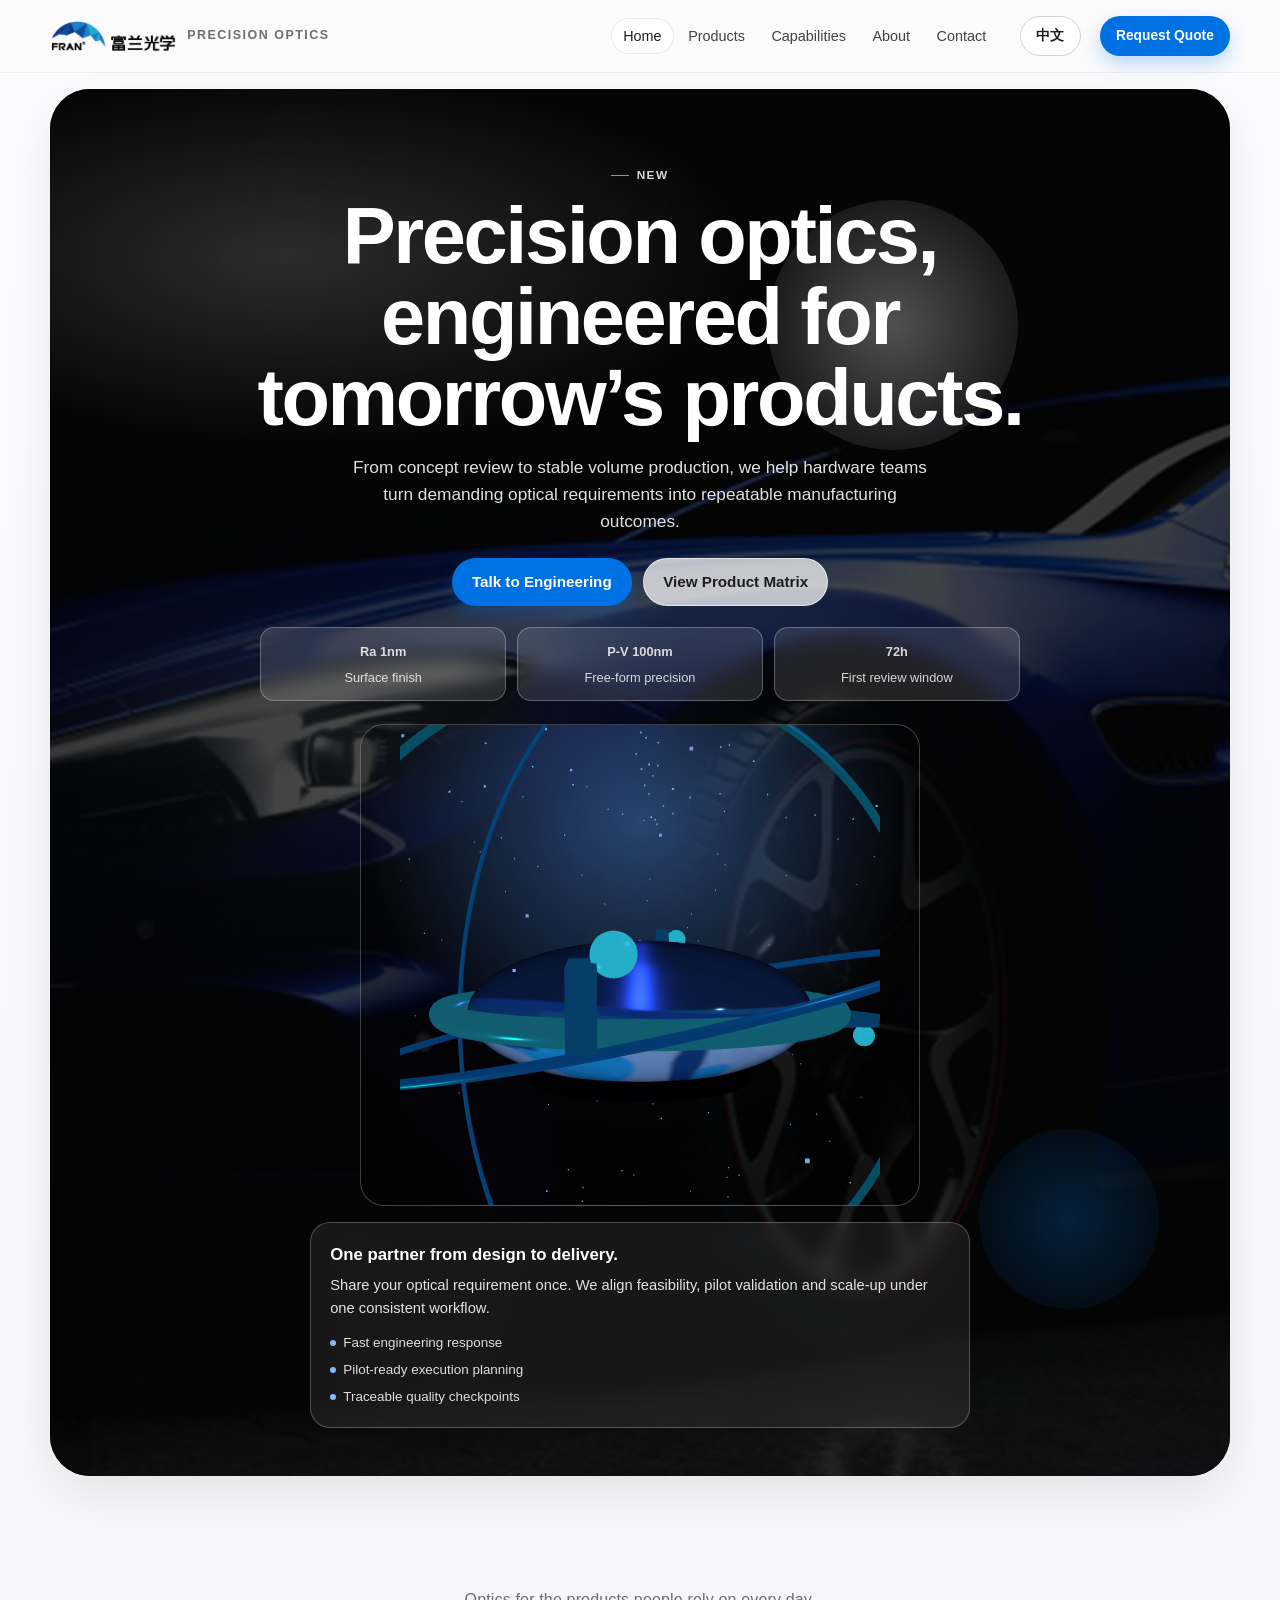
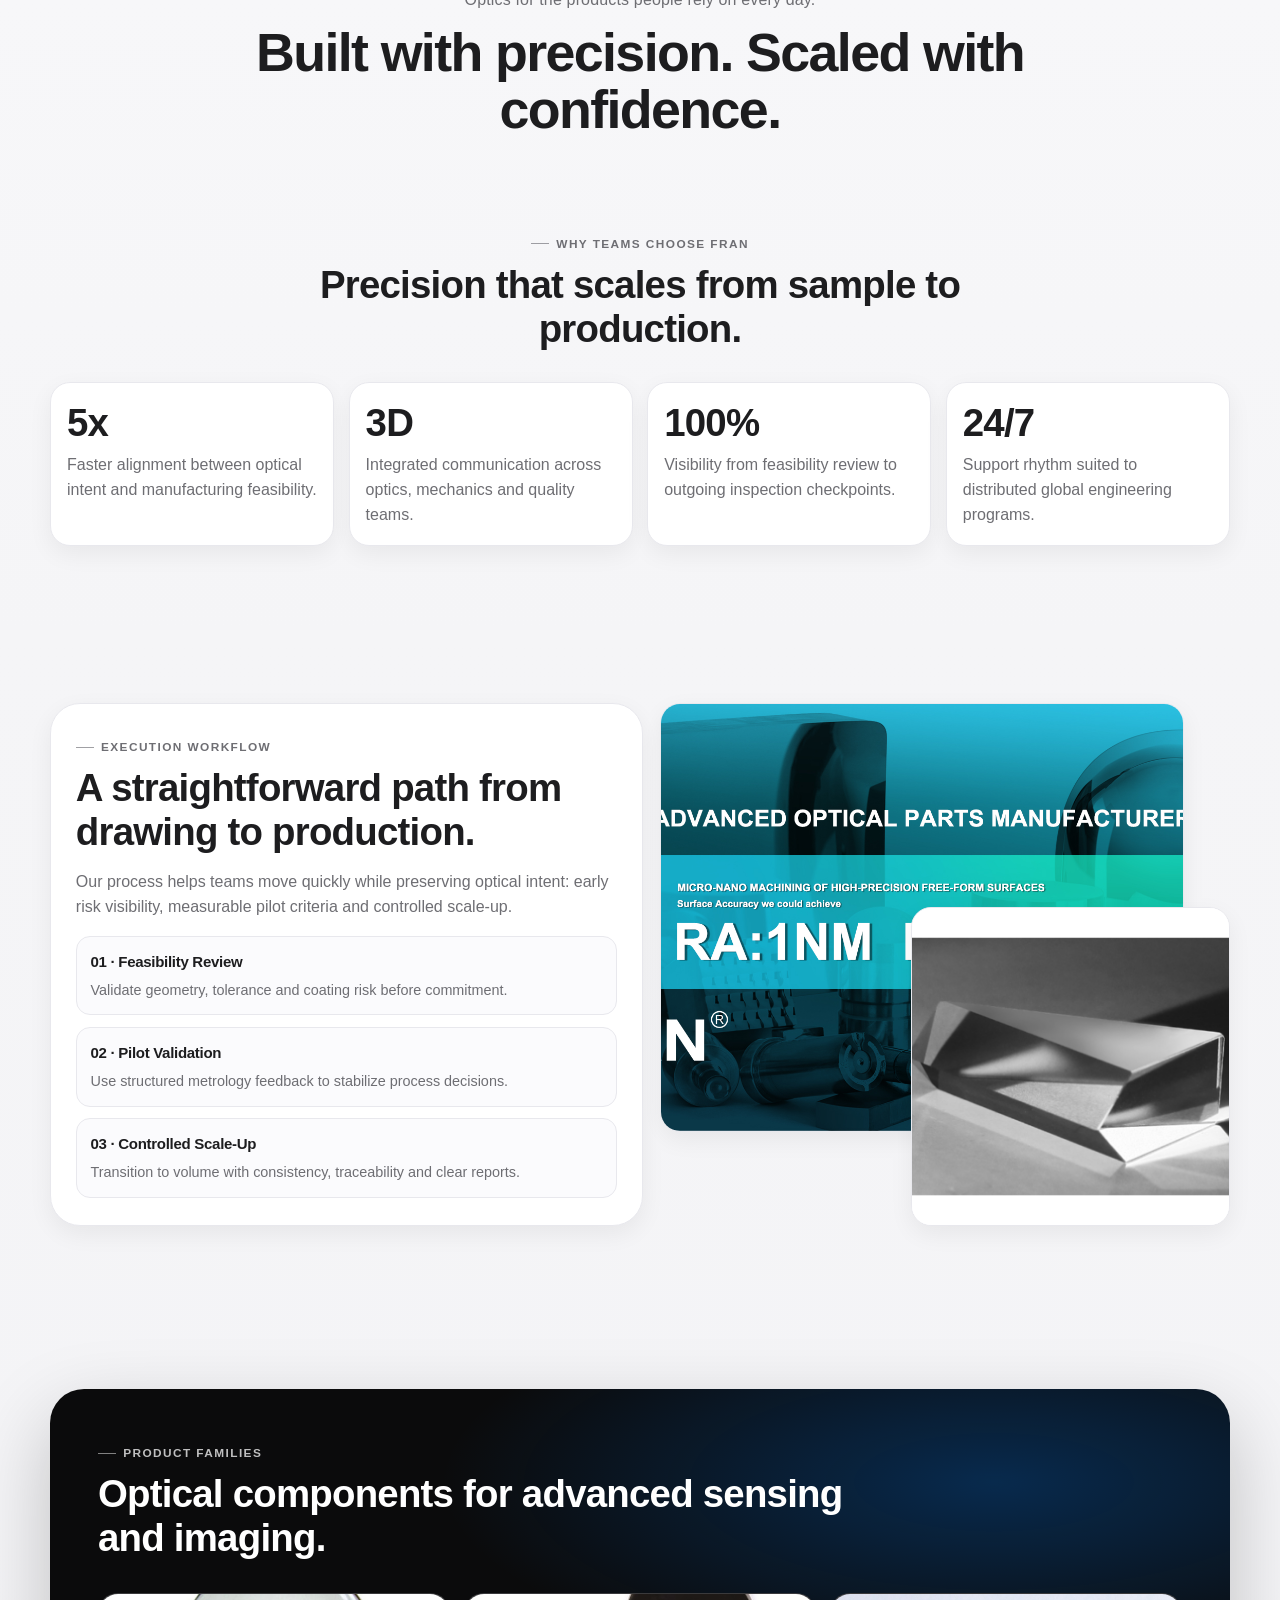
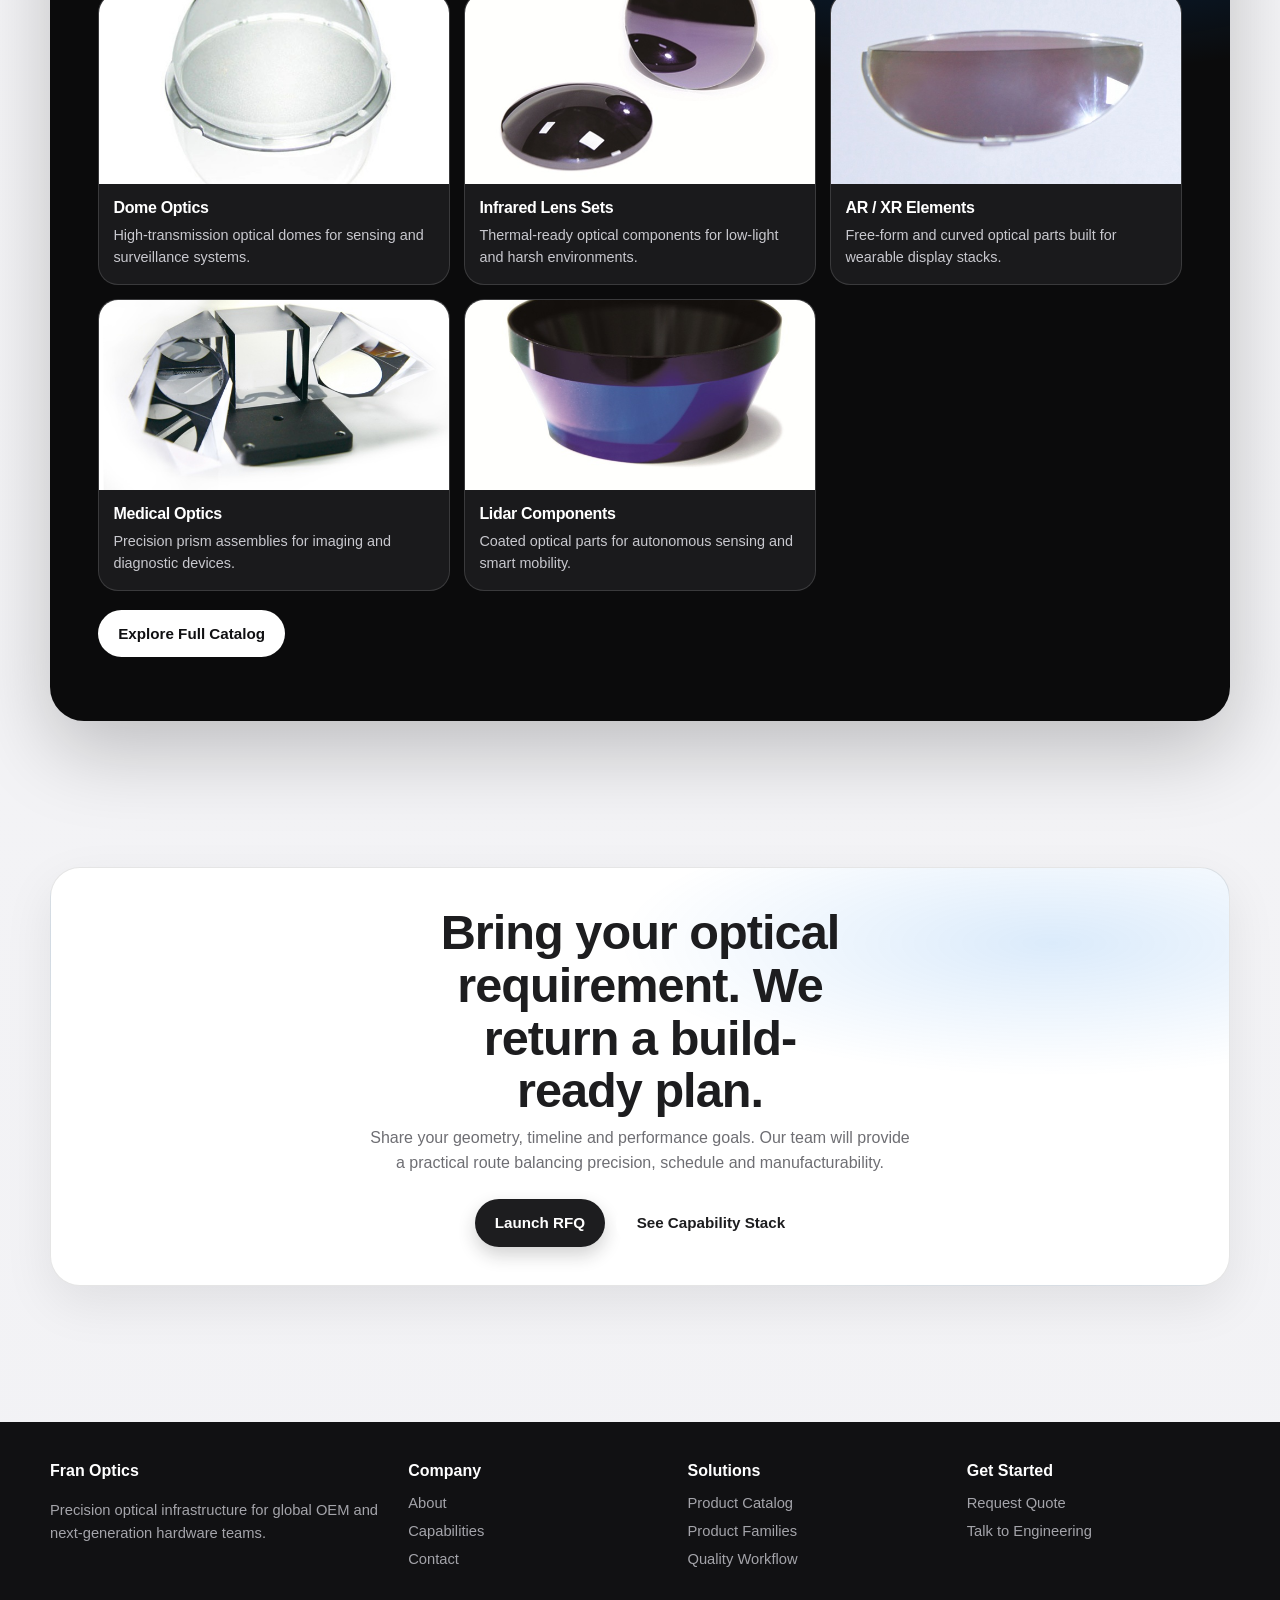
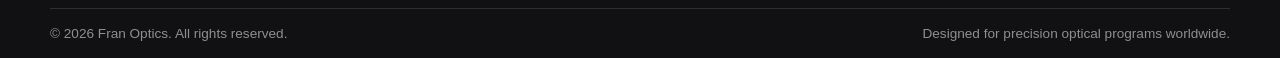
==== commit 6569400b: "Refine homepage with stronger Apple-style visual language" ====
--- a/web/site-redesign/index.html
+++ b/web/site-redesign/index.html
@@ -32,24 +32,16 @@
     <main class="impact-main">
       <section class="hero hero-impact">
         <div class="container">
-          <div class="impact-radar reveal">Designed for Precision · Built for Scale · Trusted by Global Teams</div>
-
-          <div class="hero-block hero-startup hero-impact-block">
+          <div class="hero-block hero-startup hero-impact-block apple-hero-shell">
             <img src="assets/media/hero-automotive.jpg" alt="AI-enabled optical hardware" class="hero-media">
             <div class="hero-overlay"></div>
             <div class="impact-halo impact-halo-a" aria-hidden="true"></div>
             <div class="impact-halo impact-halo-b" aria-hidden="true"></div>
 
             <div class="hero-panel reveal">
-              <span class="eyebrow">Fran Optics</span>
+              <span class="eyebrow">New</span>
               <h1 class="impact-title">Precision optics,<br><span>engineered for tomorrow’s products.</span></h1>
               <p class="impact-sub">From concept review to stable volume production, we help hardware teams turn demanding optical requirements into repeatable manufacturing outcomes.</p>
-
-              <div class="impact-chip-row">
-                <span class="impact-chip">Custom Optical Components</span>
-                <span class="impact-chip">Engineering Collaboration</span>
-                <span class="impact-chip">Scalable Manufacturing</span>
-              </div>
 
               <div class="hero-actions">
                 <a href="contact.html" class="btn btn-md btn-primary">Talk to Engineering</a>
@@ -59,15 +51,15 @@
               <div class="impact-stat-grid">
                 <article class="impact-stat">
                   <strong><span data-count="1" data-prefix="Ra " data-suffix="nm">Ra 1nm</span></strong>
-                  <span>Surface roughness capability</span>
+                  <span>Surface finish</span>
                 </article>
                 <article class="impact-stat">
                   <strong><span data-count="100" data-prefix="P-V " data-suffix="nm">P-V 100nm</span></strong>
-                  <span>Free-form accuracy target</span>
+                  <span>Free-form precision</span>
                 </article>
                 <article class="impact-stat">
                   <strong><span data-count="72" data-suffix="h">72h</span></strong>
-                  <span>Initial feasibility response</span>
+                  <span>First review window</span>
                 </article>
               </div>
             </div>
@@ -80,37 +72,29 @@
               </div>
 
               <div class="hero-card impact-live-card">
-                <h3>Clear review. Practical execution.</h3>
-                <p>Share geometry, tolerance priorities and schedule goals. We return a practical route covering process, quality checkpoints and scale-up readiness.</p>
+                <h3>One partner from design to delivery.</h3>
+                <p>Share your optical requirement once. We align feasibility, pilot validation and scale-up under one consistent workflow.</p>
                 <ul class="impact-mini-list">
-                  <li>Drawing review in as fast as 72 hours</li>
-                  <li>Prototype and pilot planning support</li>
-                  <li>Traceable quality workflow</li>
+                  <li>Fast engineering response</li>
+                  <li>Pilot-ready execution planning</li>
+                  <li>Traceable quality checkpoints</li>
                 </ul>
               </div>
             </div>
           </div>
         </div>
-
-        <div class="impact-marquee-wrap" aria-hidden="true">
-          <div class="impact-marquee-track">
-            <span>OPTICAL DOMES</span>
-            <span>AR / XR ELEMENTS</span>
-            <span>AUTOMOTIVE OPTICS</span>
-            <span>INFRARED LENSES</span>
-            <span>CAMERA WINDOWS</span>
-            <span>LIDAR COMPONENTS</span>
-            <span>OPTICAL DOMES</span>
-            <span>AR / XR ELEMENTS</span>
-            <span>AUTOMOTIVE OPTICS</span>
-            <span>INFRARED LENSES</span>
-            <span>CAMERA WINDOWS</span>
-            <span>LIDAR COMPONENTS</span>
-          </div>
-        </div>
-      </section>
-
-      <section class="section impact-proof">
+      </section>
+
+      <section class="section apple-intro">
+        <div class="container">
+          <div class="apple-intro-copy reveal">
+            <p>Optics for the products people rely on every day.</p>
+            <h2>Built with precision. Scaled with confidence.</h2>
+          </div>
+        </div>
+      </section>
+
+      <section class="section impact-proof apple-proof">
         <div class="container">
           <div class="section-head reveal">
             <span class="eyebrow">Why Teams Choose Fran</span>
@@ -171,7 +155,7 @@
         </div>
       </section>
 
-      <section class="section impact-product-wall">
+      <section class="section impact-product-wall apple-product-wall">
         <div class="container">
           <div class="section-head reveal">
             <span class="eyebrow">Product Families</span>
@@ -222,7 +206,7 @@
 
       <section class="section section-tight">
         <div class="container">
-          <div class="cta-band impact-final-cta reveal">
+          <div class="cta-band impact-final-cta reveal apple-final-cta">
             <h3>Bring your optical requirement. We return a build-ready plan.</h3>
             <p>Share your geometry, timeline and performance goals. Our team will provide a practical route balancing precision, schedule and manufacturability.</p>
             <div class="hero-actions">
--- a/web/site-redesign/assets/css/styles.css
+++ b/web/site-redesign/assets/css/styles.css
@@ -1185,6 +1185,175 @@
   color: var(--text-2);
 }
 
+/* Stronger Apple-like Homepage Variant */
+.apple-hero-shell {
+  grid-template-columns: 1fr;
+  min-height: 780px;
+}
+
+.apple-hero-shell .hero-panel {
+  align-items: center;
+  text-align: center;
+  padding-top: 4.8rem;
+  padding-bottom: 1.4rem;
+}
+
+.apple-hero-shell .impact-title {
+  max-width: 18ch;
+  font-size: clamp(2.5rem, 6.2vw, 5.4rem);
+  line-height: 1.02;
+}
+
+.apple-hero-shell .impact-sub {
+  max-width: 62ch;
+  font-size: 1.08rem;
+}
+
+.apple-hero-shell .hero-actions {
+  justify-content: center;
+}
+
+.apple-hero-shell .impact-stat-grid {
+  width: min(760px, 100%);
+  margin-left: auto;
+  margin-right: auto;
+}
+
+.apple-hero-shell .impact-stat {
+  border-color: rgba(255, 255, 255, 0.28);
+  background: rgba(255, 255, 255, 0.12);
+  backdrop-filter: blur(8px);
+}
+
+.apple-hero-shell .hero-aside {
+  padding-top: 0;
+  align-items: center;
+}
+
+.apple-hero-shell .hero-scene-wrap {
+  width: min(560px, 100%);
+  margin: 0 auto;
+}
+
+.apple-hero-shell .impact-live-card {
+  width: min(660px, 100%);
+  margin: 0 auto;
+  background: rgba(255, 255, 255, 0.08);
+  border: 1px solid rgba(255, 255, 255, 0.24);
+}
+
+.apple-intro {
+  padding-top: 5.7rem;
+  padding-bottom: 2.2rem;
+}
+
+.apple-intro-copy {
+  margin: 0 auto;
+  max-width: 980px;
+  text-align: center;
+}
+
+.apple-intro-copy p {
+  margin: 0;
+  color: var(--text-2);
+  font-size: 1rem;
+  letter-spacing: 0.01em;
+}
+
+.apple-intro-copy h2 {
+  margin: 0.7rem 0 0;
+  font-size: clamp(2.1rem, 4.2vw, 4.1rem);
+  line-height: 1.06;
+  letter-spacing: -0.03em;
+}
+
+.apple-proof {
+  padding-top: 3.4rem;
+}
+
+.apple-proof .section-head {
+  margin-left: auto;
+  margin-right: auto;
+  text-align: center;
+}
+
+.apple-proof .proof-card h3 {
+  font-size: clamp(1.9rem, 3vw, 2.6rem);
+  letter-spacing: -0.02em;
+}
+
+.apple-product-wall {
+  padding-top: 5.2rem;
+}
+
+.apple-product-wall .container {
+  border-radius: 34px;
+  padding: 3rem;
+  background:
+    radial-gradient(850px 300px at 80% 10%, rgba(0, 113, 227, 0.3), transparent 65%),
+    #0b0b0c;
+  box-shadow: 0 30px 80px rgba(0, 0, 0, 0.22);
+}
+
+.apple-product-wall .section-head {
+  margin-bottom: 2.1rem;
+}
+
+.apple-product-wall .section-head .eyebrow {
+  color: rgba(255, 255, 255, 0.74);
+}
+
+.apple-product-wall .section-head h2 {
+  color: #fff;
+}
+
+.apple-product-wall .impact-product-card {
+  border-color: rgba(255, 255, 255, 0.14);
+  background: #1a1a1c;
+  box-shadow: none;
+}
+
+.apple-product-wall .impact-product-card h3 {
+  color: #fff;
+}
+
+.apple-product-wall .impact-product-card p {
+  color: #c8c8ce;
+}
+
+.apple-product-wall .btn-primary {
+  background: #fff;
+  color: #101012;
+  box-shadow: none;
+}
+
+.apple-product-wall .btn-primary:hover {
+  background: #f2f2f5;
+}
+
+.apple-final-cta {
+  text-align: center;
+  padding: 2.4rem;
+}
+
+.apple-final-cta h3 {
+  margin-left: auto;
+  margin-right: auto;
+  max-width: 16ch;
+  font-size: clamp(1.9rem, 3.8vw, 3.3rem);
+  line-height: 1.08;
+}
+
+.apple-final-cta p {
+  margin-left: auto;
+  margin-right: auto;
+  max-width: 62ch;
+}
+
+.apple-final-cta .hero-actions {
+  justify-content: center;
+}
+
 /* old utility blocks still used */
 .trust-strip {
   margin-top: 1rem;
@@ -1293,6 +1462,14 @@
 
   .impact-frame-main {
     inset: 0 12% 26% 0;
+  }
+
+  .apple-hero-shell {
+    min-height: 700px;
+  }
+
+  .apple-product-wall .container {
+    padding: 2.3rem;
   }
 }
 
@@ -1353,6 +1530,23 @@
     grid-template-columns: 1fr;
   }
 
+  .apple-hero-shell .impact-title {
+    font-size: clamp(2.2rem, 9vw, 4rem);
+  }
+
+  .apple-hero-shell .impact-sub {
+    font-size: 1rem;
+  }
+
+  .apple-hero-shell .hero-panel {
+    padding-top: 3rem;
+  }
+
+  .apple-product-wall .container {
+    border-radius: 24px;
+    padding: 1.5rem;
+  }
+
   .impact-marquee-track {
     gap: 1rem;
     animation-duration: 28s;
@@ -1421,6 +1615,14 @@
     margin-bottom: 0.68rem;
   }
 
+  .apple-intro-copy h2 {
+    font-size: clamp(1.8rem, 8vw, 2.7rem);
+  }
+
+  .apple-final-cta {
+    padding: 1.6rem 1.2rem;
+  }
+
   .impact-product-card img {
     height: 170px;
   }
